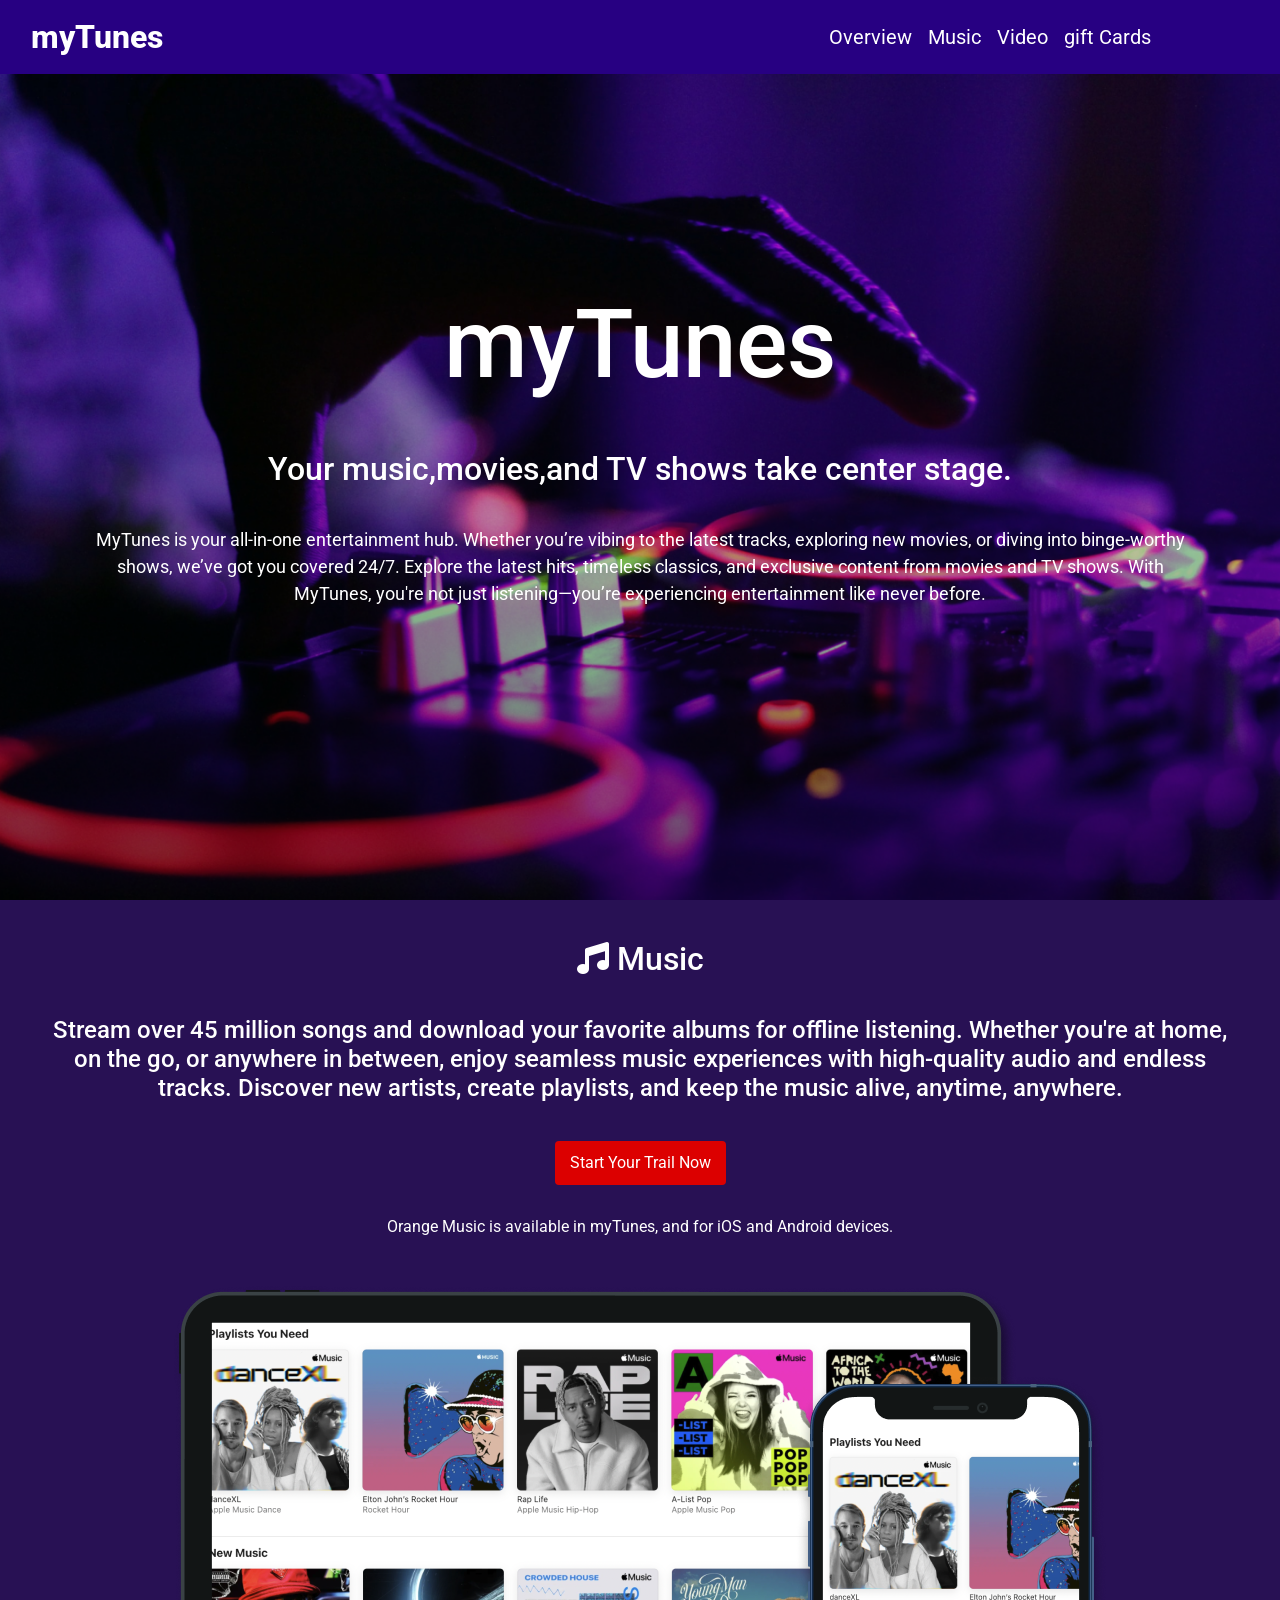
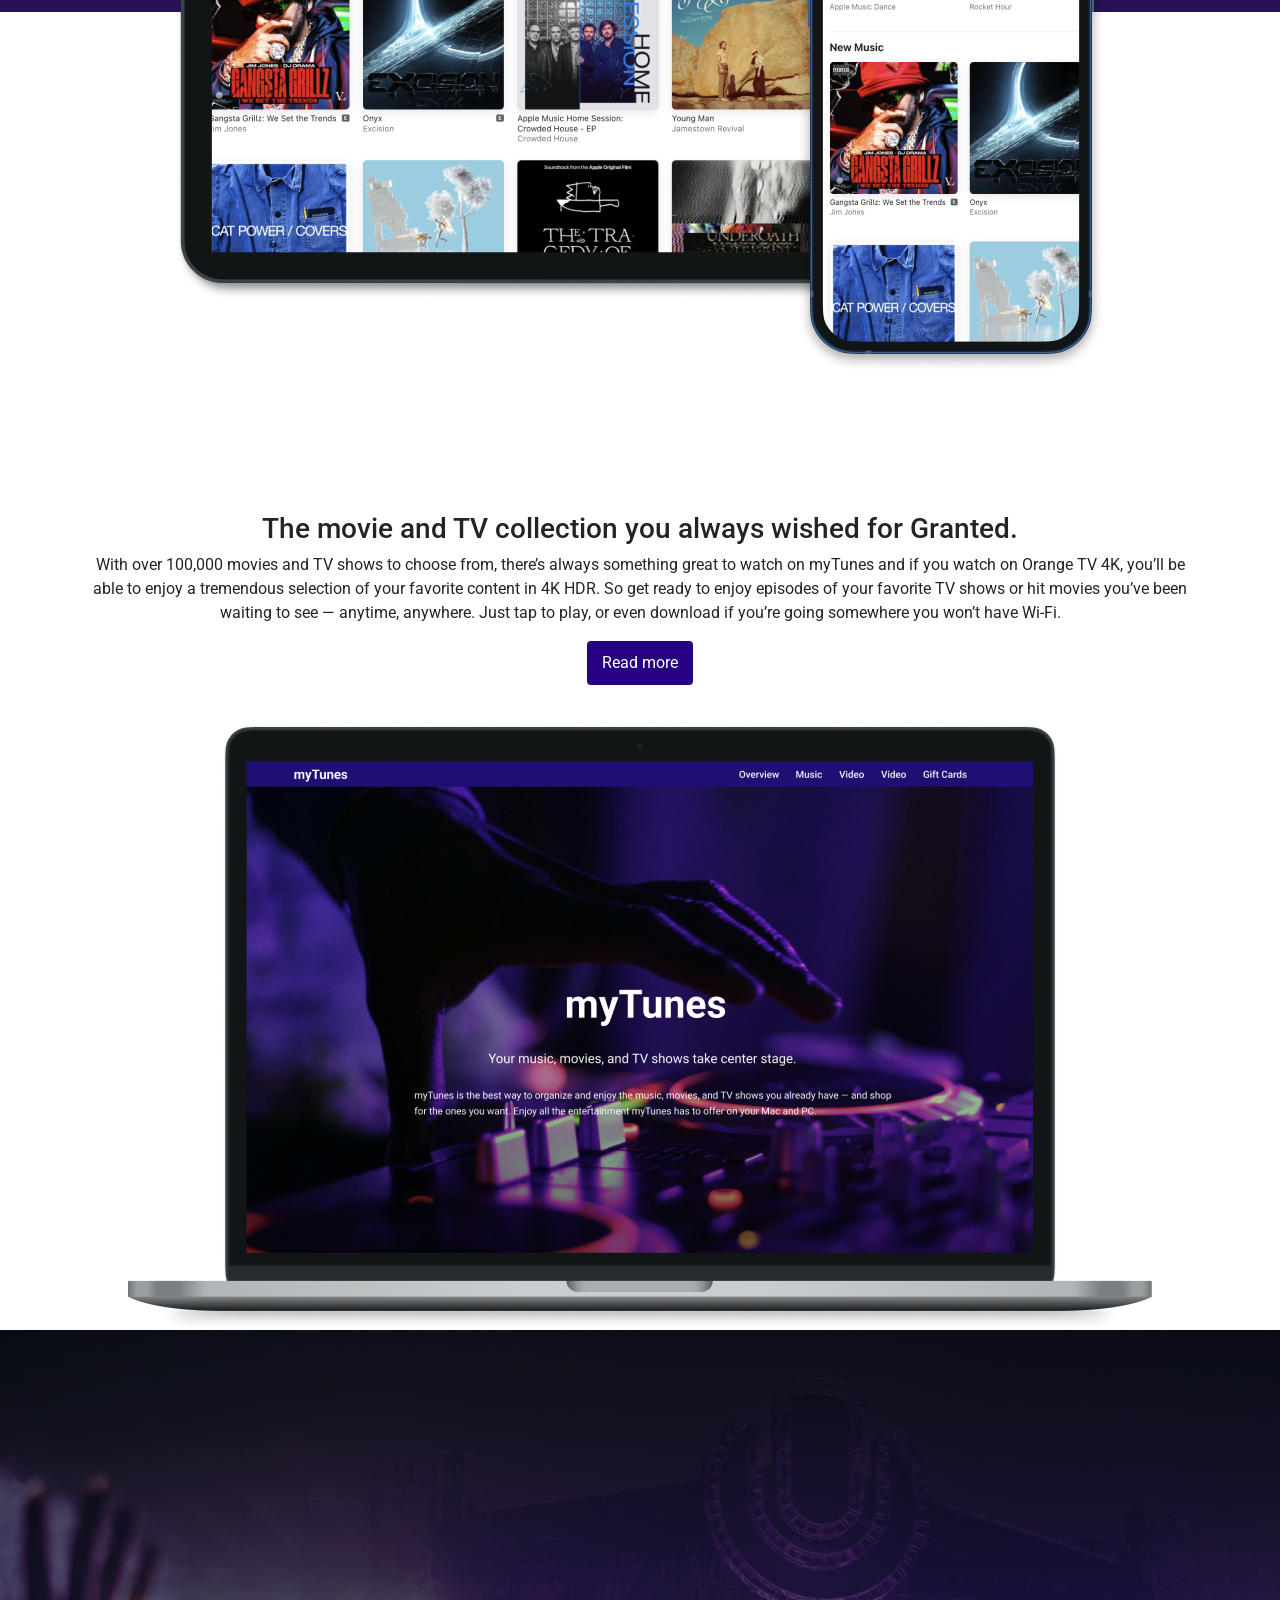
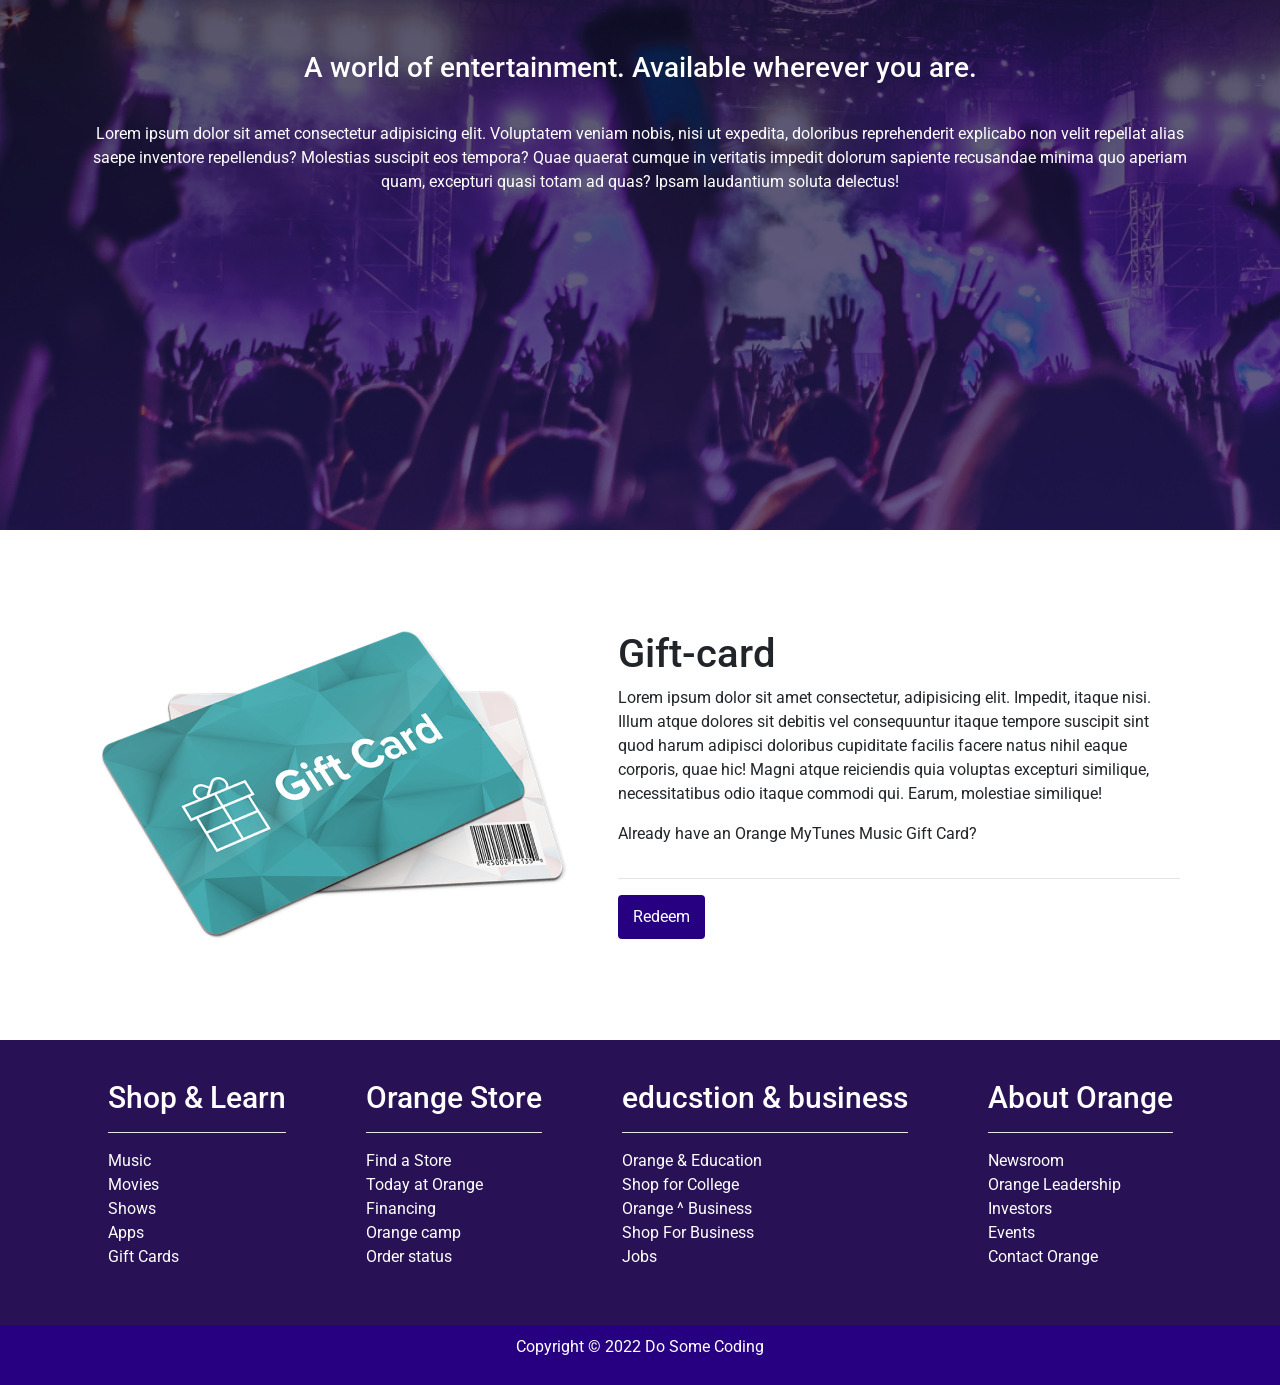
==== index.html @ 9115abb1 "added initial files" ====
<!DOCTYPE html>
<html lang="en">
<head>
    <meta charset="UTF-8">
    <meta name="viewport" content="width=device-width, initial-scale=1.0">
    <title>MYtunes</title>
    <style>
    hr{
        border:none;
        height:2px;
        background-color: #fff;
    }</style>
    <link rel="stylesheet" href="style.css">
    <link href="https://fonts.googleapis.com/css2?family=Roboto:ital,wght@0,100..900;1,100..900&display=swap" rel="stylesheet">
    <link rel="stylesheet" href="https://stackpath.bootstrapcdn.com/bootstrap/4.5.2/css/bootstrap.min.css" integrity="sha384-JcKb8q3iqJ61gNV9KGb8thSsNjpSL0n8PARn9HuZOnIxN0hoP+VmmDGMN5t9UJ0Z" crossorigin="anonymous" />
    <script src="https://code.jquery.com/jquery-3.5.1.slim.min.js" integrity="sha384-DfXdz2htPH0lsSSs5nCTpuj/zy4C+OGpamoFVy38MVBnE+IbbVYUew+OrCXaRkfj" crossorigin="anonymous"></script>
    <script src="https://cdn.jsdelivr.net/npm/popper.js@1.16.1/dist/umd/popper.min.js" integrity="sha384-9/reFTGAW83EW2RDu2S0VKaIzap3H66lZH81PoYlFhbGU+6BZp6G7niu735Sk7lN" crossorigin="anonymous"></script>
    <script src="https://stackpath.bootstrapcdn.com/bootstrap/4.5.2/js/bootstrap.min.js" integrity="sha384-B4gt1jrGC7Jh4AgTPSdUtOBvfO8shuf57BaghqFfPlYxofvL8/KUEfYiJOMMV+rV" crossorigin="anonymous"></script>
    <link rel="stylesheet" href="https://cdnjs.cloudflare.com/ajax/libs/font-awesome/6.7.2/css/all.min.css"/>
</head>
<body>
    <nav class="navbar navbar-expand-lg navbar-light fixed-top" id="nav-color">
        <div class="container-fluid">
            <a class="navbar-brand" id="logo" href="#">myTunes</a>
            <button class="navbar-toggler" type="button" data-toggle="collapse" data-target="#navbarNavAltMarkup" aria-controls="navbarNavAltMarkup" aria-expanded="false" aria-label="Toggle navigation">
            <span class="navbar-toggler-icon"></span>
            </button>
            <div class="collapse navbar-collapse " id="navbarNavAltMarkup">
            <div class="navbar-nav ml-auto items">
                <a class="nav-link active" id="navitem1" href="#">Overview <span class="sr-only">(current)</span></a>
                <a class="nav-link" id="navitem2" href="#music">Music</a>
                <a class="nav-link" id="navitem3" href="#video">Video</a>
                <a class="nav-link" id="navitem4" href="#giftcard">gift Cards</a>
            </div>
            </div>
        </div>
    </nav>

    <div class="banner-section-bg-container d-flex flex-column justify-content-center">
        <div class="bg-container ">
            <h1 class="heading1">myTunes</h1>
            <h3 class="heading2">Your music,movies,and TV shows take center stage.</h3>
            <p class="paragraph">MyTunes is your all-in-one entertainment hub. Whether you’re vibing to the latest tracks, exploring new movies, or diving into binge-worthy shows, we’ve got you covered 24/7.
             Explore the latest hits, timeless classics, and exclusive content from movies and TV shows. With MyTunes, you're not just listening—you’re experiencing entertainment like never before.
            </p>
        </div>
    </div>

    <div class="music-section d-flex flex-column justify-content-center" id="music">
        <div class="music-container">
            <h2 class="music-heading">
                <span><i class="fa fa-music"></i></span>
                Music
            </h2>
            <h4 class="music-heading2">
                Stream over 45 million songs and download your favorite albums for offline listening.
                Whether you're at home, on the go, or anywhere in between, enjoy seamless music experiences
                with high-quality audio and endless tracks. Discover new artists, create playlists, and keep
                the music alive, anytime, anywhere.
                </h4>
            <button class="primary-btn">Start Your Trail Now</button>
            <p class="music-paragraph">
                Orange Music is available in myTunes, and for iOS and Android
                devices.
            </p>
            <div class="ipad-iphone-img">
                <img src="images/ipad-iphone.png" alt="iphone ipad" />
            </div>
        </div>
    </div>

    <div class="about-music d-flex flex-column justify-content-center">
        <div class="container">
        <h3 class="head">The movie and TV collection you always wished for Granted.</h3>
        <p>
            With over 100,000 movies and TV shows to choose from, there’s always
            something great to watch on myTunes and if you watch on Orange TV 4K,
            you’ll be able to enjoy a tremendous selection of your favorite
            content in 4K HDR. So get ready to enjoy episodes of your favorite TV
            shows or hit movies you’ve been waiting to see — anytime, anywhere.
            Just tap to play, or even download if you’re going somewhere you won’t
            have Wi-Fi.
        </p>
        <button class="secondary-btn">Read more</button>
        <div class="mac-img">
            <img src="images/mac.png" alt="macbook" />
        </div>
        </div>
    </div>

    <section class="video-section d-flex flex-column justify-content-center" id="video">
        <div class="container">
          <h3 class="video-heading">A world of entertainment. Available wherever you are.</h3>
          <p>
            Lorem ipsum dolor sit amet consectetur adipisicing elit. Voluptatem
            veniam nobis, nisi ut expedita, doloribus reprehenderit explicabo
            non velit repellat alias saepe inventore repellendus? Molestias
            suscipit eos tempora? Quae quaerat cumque in veritatis impedit
            dolorum sapiente recusandae minima quo aperiam quam, excepturi quasi
            totam ad quas? Ipsam laudantium soluta delectus!
          </p>
        </div>
      </section>

    <div class="gift-section d-flex flex-row justify-content-center" id="giftcard">
        <div class="gift-card">
            <img src="images/gift_card.png" alt="gift-card">
        </div>
        <div class="gift-content d-flex flex-column ">
            <h1 class="gift-heading">
                Gift-card
            </h1>
            <p class="gift-paragraph">Lorem ipsum dolor sit amet consectetur, adipisicing elit. Impedit, itaque nisi.
                Illum atque dolores sit debitis vel consequuntur itaque tempore suscipit sint 
                quod harum adipisci doloribus cupiditate facilis facere natus nihil eaque corporis,
                quae hic! Magni atque reiciendis quia voluptas excepturi similique, necessitatibus
                odio itaque commodi qui. Earum, molestiae similique!
            </p>
            <p class="gift-paragraph">Already have an Orange MyTunes Music Gift Card?</p>
        <hr/>
        <div>
            <button class="secondary-btn">Redeem</button>
        </div>
        </div>
    </div>
    
    <div class="footer-section">
        <div class="footer-top d-flex flex-row justify-content-center">
            <div class="footer-links-1 ">
                <h1 class="footer-heading">Shop & Learn</h1>
                <hr/>
                <ul class="list">
                    <li>Music</li>
                    <li>Movies</li>
                    <li>Shows</li>
                    <li>Apps</li>
                    <li>Gift Cards</li>
                  </ul>
            </div>
            <div class="footer-links-1">
                <h1 class="footer-heading">Orange Store</h1>
                <hr/>
                <ul class="list">
                    <li>Find a Store</li>
                    <li>Today at Orange</li>
                    <li>Financing</li>
                    <li>Orange camp</li>
                    <li>Order status</li>
                  </ul>
            </div>
            <div class="footer-links-1">
                <h1 class="footer-heading">educstion & business</h1>
                <hr/>
                <ul class="list">
                    <li>Orange & Education</li>
                    <li>Shop for College</li>
                    <li>Orange ^ Business</li>
                    <li>Shop For Business </li>
                    <li>Jobs</li>
                  </ul>
            </div>
            <div class="footer-links-1">
                <h1 class="footer-heading">About Orange</h1>
                <hr/>
                <ul class="list">
                    <li>Newsroom</li>
                    <li>Orange Leadership</li>
                    <li>Investors</li>
                    <li>Events</li>
                    <li>Contact Orange</li>
                  </ul>
            </div>
        </div>
    </div>

    <div class="footer-lower text-center">
        <p>Copyright © 2022 Do Some Coding</p>
    </div>
</body>
</html>
---- style.css ----
*{
    padding:0%;
    margin: 0%;
    box-sizing: border-box;
}

html,body{
    height: 100%;
    width: 100%;
    scroll-behavior: smooth;
}

#logo{
    font-size: 32px;
    font-weight: 800;
    color: #fff;
    font-family: "Roboto", sans-serif;
}

.items{
    padding-right: 90px;
    font-size:20px;
}

#navitem1{
    color:#fff;
   font-family: "Roboto", sans-serif;
}

#navitem2{
    color:#fff;
    font-family: "Roboto", sans-serif;
}

#navitem3{
    color:#fff;
    font-family: "Roboto", sans-serif;
}

#navitem4{
    color:#fff;
    font-family:"Roboto", sans-serif;
}

#nav-color{
    background-color: #270082;
}

.banner-section-bg-container{
    background-image: url(images/hero_image.png);
    height:100vh;
    background-size: cover;
    color: #fff;
    font-family:"Roboto", sans-serif;
    text-align: center;
    padding: 90px;
}

.heading1{
    padding: 10px;
    font-size: 96px;
    font-family:"Roboto", sans-serif;
} 
 
.heading2{
    padding: 30px;
    font-size: 32px;
    font-family:"Roboto", sans-serif;
}

.paragraph{
    font-size: 18px;
    font-family:"Roboto", sans-serif;
}

.music-section{
    text-align: center;
    padding-top: 50px;
    background-color:#281154;
    color:#fff;
    padding: 40px;
    scroll-margin: 50px;
}

.music-heading{
    padding-bottom: 30px;
    font-family:"Roboto", sans-serif;
}


.music-heading2{
    padding-bottom: 30px;
    font-family:"Roboto", sans-serif;
}


.music-paragraph{
    padding: 30px;
    font-family:"Roboto", sans-serif;
}

.ipad-iphone-img {
    margin-top: -400px;
    position: relative;
    top: 400px;
  }

  /* button {
    padding: 10px 15px;
    border: none;
    transition: 0.2s ease-in-out;
    background-color: #dc0000 ;
    color: white;
    opacity: 0.8;
  } */

  .primary-btn{
    padding: 10px 15px;
    border: none;
    background-color: #dc0000 ;
    color: white;
    border-width: 0;
    transition: 0.2sec ease-in-out;
    padding: 10px 15px;
    border-radius: 4px;
    cursor: pointer;
  }

  .primary-btn:hover{
    transition: 0.2sec ease-in-out;
    transform: scale(1.04);
    opacity: 0.8;
  }
  .secondary-btn:hover{
    transition: 0.2sec ease-in-out;
    transform: scale(1.04);
    opacity: 0.8;
  }

  .secondary-btn{
    padding: 10px 15px;
    border: none;
    background-color: #270082;
    color: white;
    border-width: 0;
    transition: 0.2sec ease-in-out;
    padding: 10px 15px;
    border-radius: 4px;
    cursor: pointer;
  }


.about-music{
    padding-top: 500px;
    text-align: center;
}

.mac-img{
    margin-top: 40px;
}

.video-section {
    background-image: url(images/video.png);
    min-height:800px;
    color: white;
    text-align: center; 
    background-size: cover;
    scroll-margin:50px;
}

.video-heading{
    padding-bottom: 30px;
}

.gift-section{
  margin:100px;
  scroll-margin: 120px;
}

.gift-heading{
    font-family:"Roboto", sans-serif;
}

.gift-paragraph{
    font-family:"Roboto", sans-serif;
}
.gift-content{
   padding-left:50px; 
   font-family:"Roboto", sans-serif;
}

.footer-links-1{
   margin:40px;
}

.footer-section{
    background-color: #281154;
    color:#fff;
}

.footer-heading{
    font-family:"Roboto", sans-serif;
    font-size: 30px;
}

.footer-lower{
    background-color:#270082 ;
    padding: 10px;
    color: white;
}

.list{
    list-style-type: none;
    font-family:"Roboto", sans-serif;
}

.footer-heading{
    font-family:"Roboto", sans-serif;
}
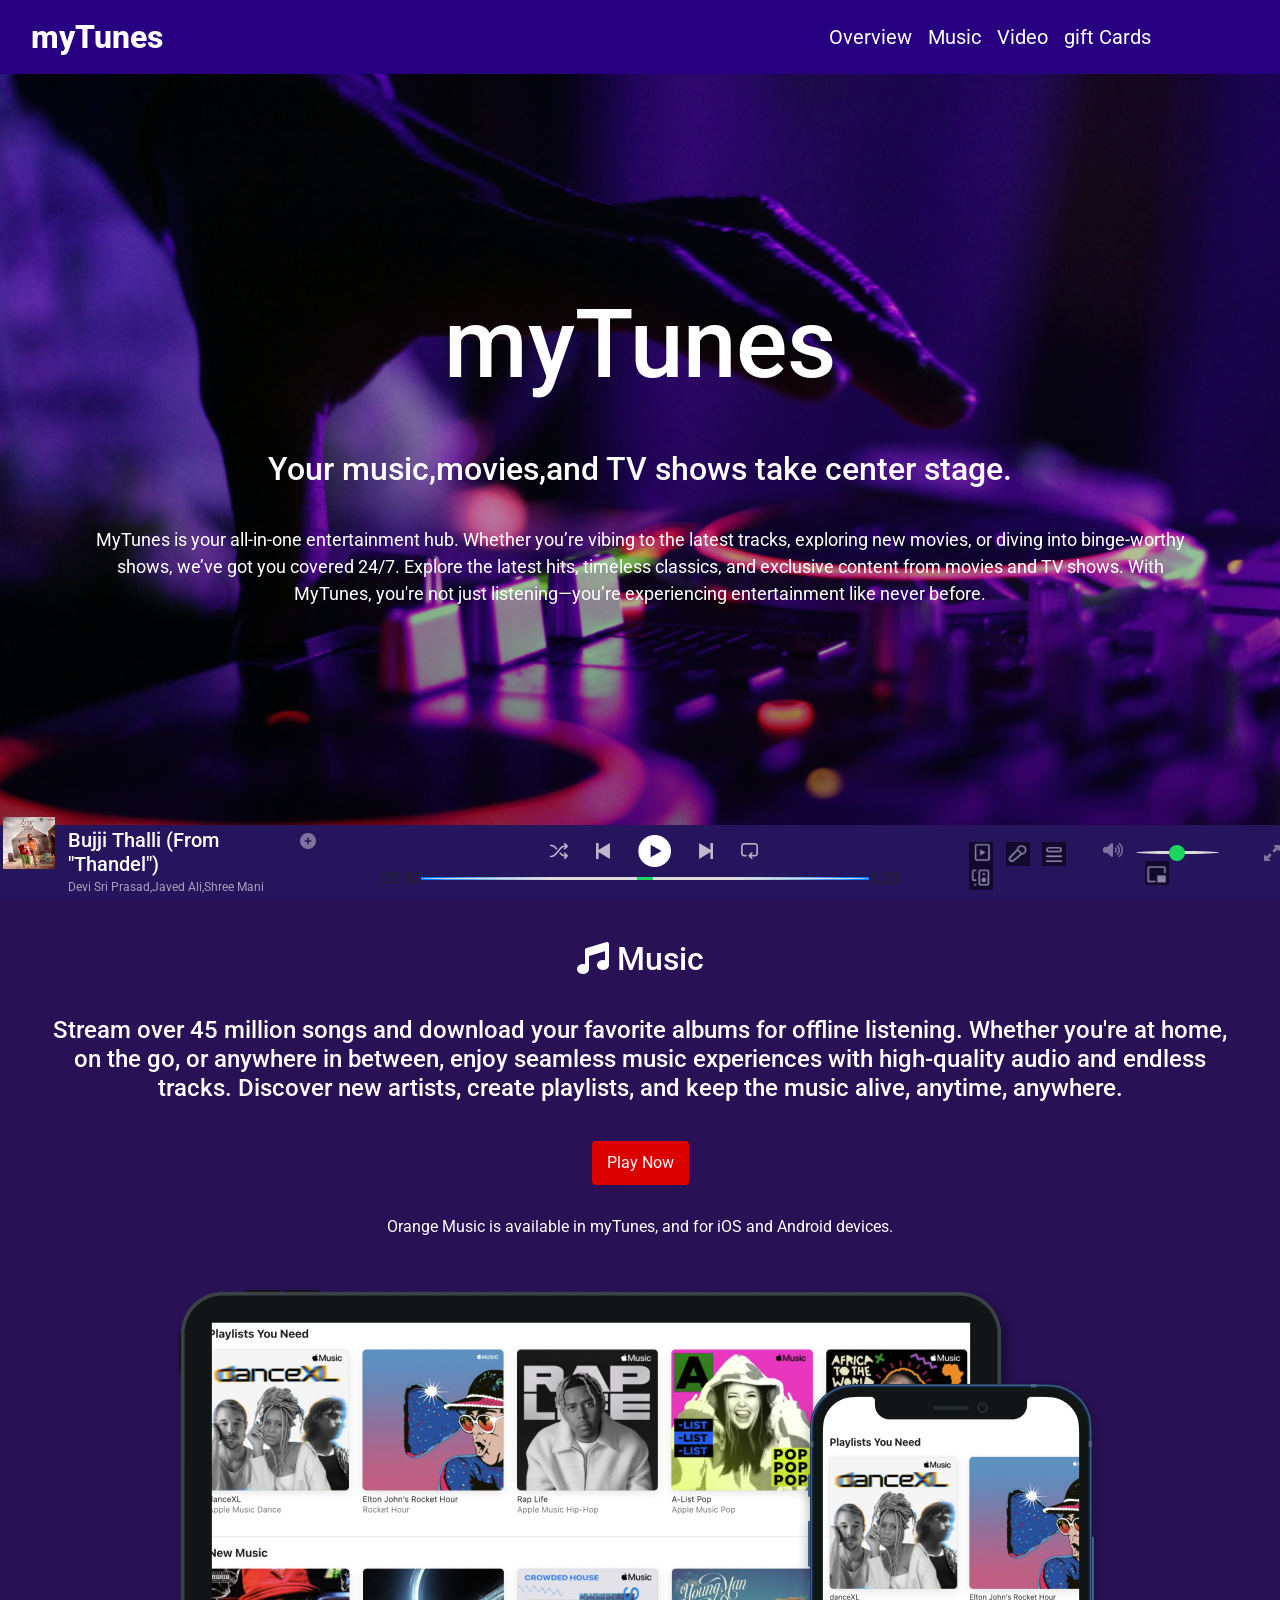
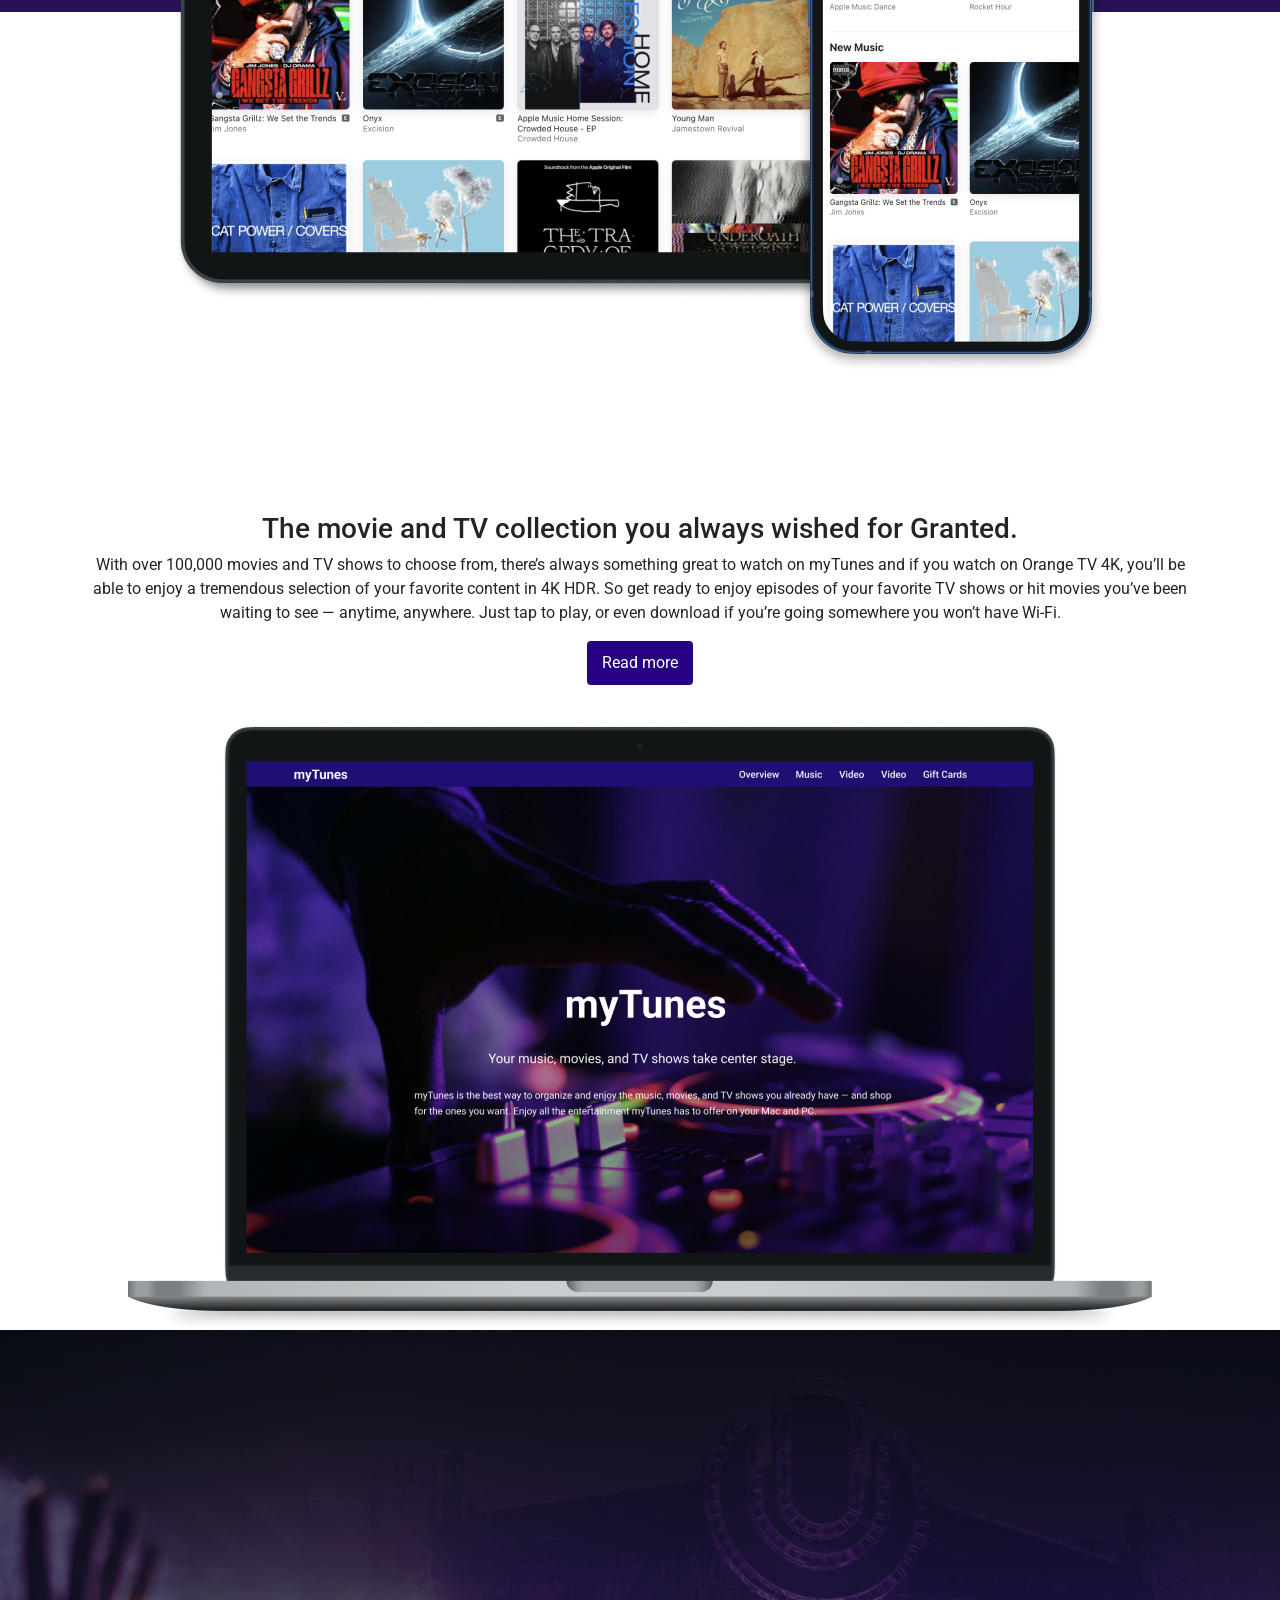
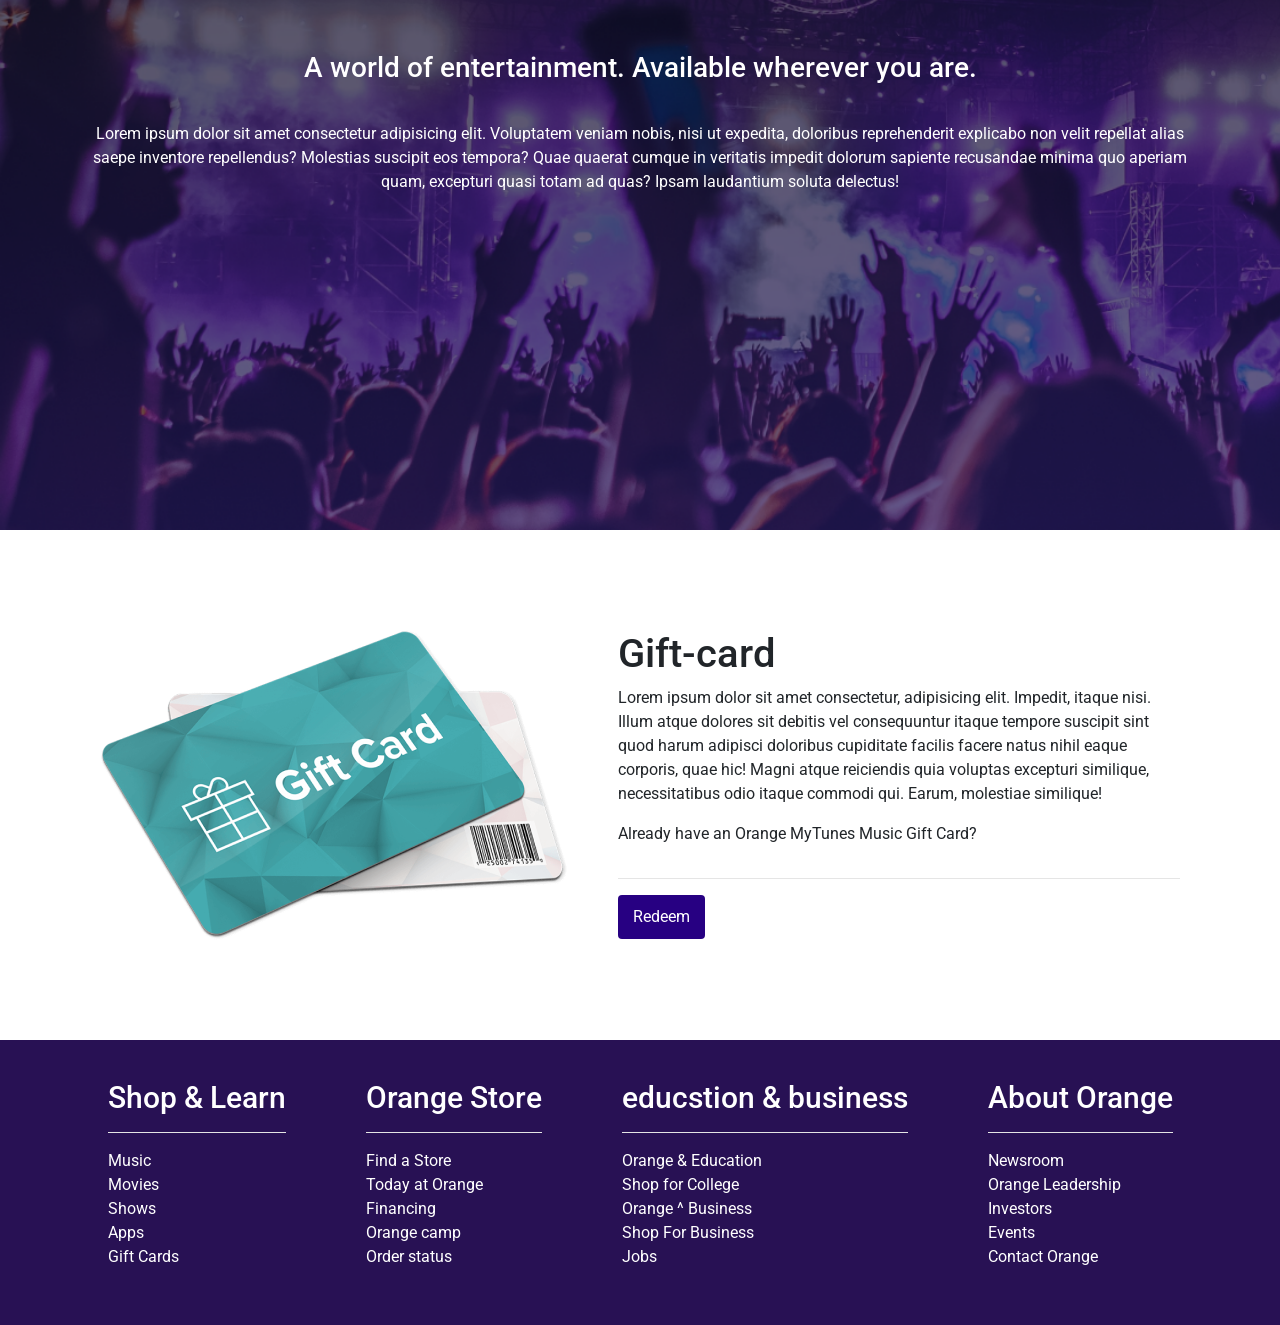
==== commit 786a481f: "round2" ====
--- a/index.html
+++ b/index.html
@@ -58,7 +58,7 @@
                 with high-quality audio and endless tracks. Discover new artists, create playlists, and keep
                 the music alive, anytime, anywhere.
                 </h4>
-            <button class="primary-btn">Start Your Trail Now</button>
+            <button class="primary-btn">Play Now</button>
             <p class="music-paragraph">
                 Orange Music is available in myTunes, and for iOS and Android
                 devices.
@@ -173,8 +173,57 @@
         </div>
     </div>
 
-    <div class="footer-lower text-center">
+    <!-- <div class="footer-lower text-center">
         <p>Copyright © 2022 Do Some Coding</p>
-    </div>
+    </div> -->
+    <div class="music-player">
+        <div class="album">
+            <div class="album-control">
+                <div class="album-control-ic">
+                    <img src="./images2/bujji.jpg" class="album-control-icon" >
+                </div>
+                <div class="album-control-para">
+                    <h5 class="album-control-para1">Bujji Thalli (From "Thandel")</h5>
+                    <p class="album-control-para2">Devi Sri Prasad,Javed Ali,Shree Mani</p>
+                </div>
+                <div class="plus">
+                    <i class="fa-solid fa-circle-plus"></i>
+                </div>
+            </div>
+        </div>
+        <div class="player">
+            <div class="player-controls">
+                <img src="./images2/player_icon1.png" class="player-control-icon">
+                <img src="./images2/player_icon2.png" class="player-control-icon">
+                <img src="./images2/player_icon3.png" class="player-control-icon" style="opacity: 1; height: 2rem;">
+                <img src="./images2/player_icon4.png" class="player-control-icon">
+                <img src="./images2/player_icon5.png" class="player-control-icon">
+            </div>
+            <div class="playback-bar">
+                <span class="curr-time">00:00</span>
+                <input class="progress-bar" type="range" min="0" max="100" step="1">
+                <span class="tot-time">3:33</span>
+            </div>
+        </div>
+        <div class="control">
+            <div class="control-part">
+                <div class="control-icon">
+                    <img src="./images2/control1.png" class="con">
+                    <img src="./images2/control2.png" class="con">
+                    <img src="./images2/control3.png" class="con">
+                    <img src="./images2/control4.png"class="con">
+                </div>
+              
+                <i class="fa-solid fa-volume-high"></i>
+                <div class="vol-bar">
+                    <input class="volume-bar" type="range" min="0" max="100">
+                    <img src="./images2/control5.png" class="con" id="screen">
+                </div>
+                
+                <i class="fa-solid fa-up-right-and-down-left-from-center" id="expand"></i>
+            </div>
+        </div>
+    </div>
+</div>
 </body>
 </html>
--- a/style.css
+++ b/style.css
@@ -217,3 +217,369 @@
 .footer-heading{
     font-family:"Roboto", sans-serif;
 }
+
+
+.music-player{
+    background-color: rgb(37, 21, 93);
+    position: fixed;
+    bottom: 0;
+    width: 100%;
+    height: 75px;
+}
+
+a{
+    text-decoration: none;
+    color: #fff;
+}
+
+.nav{
+    background-color: #121212;
+    border-radius: 1rem;
+    display: flex;
+    flex-direction: column;
+    justify-content: center;
+    height: 100px;
+    padding: 0.5rem 0.75rem;
+}
+
+.nav-option{
+    line-height: 2.5rem;
+    opacity: 0.7;
+    padding: 0.5rem 0.75rem;
+}
+
+.nav-option:hover{
+    opacity: 1;
+}
+
+.nav-option i{
+    font-size: 1.25rem;
+}
+
+.nav-option a{
+    font-size: 1 rem;
+    margin-left: 1rem;
+}
+
+.library{
+    background-color: #121212;
+    border-radius: 1rem;
+    height: 100%;
+    margin-top: 0.5 rem;
+    padding: 0.5rem 0.75rem;
+}
+
+.options{
+    display: flex;
+    justify-content: space-between;
+    align-items: center;
+}
+
+.lib-option img{
+    height: 1.25rem;
+    width: 1.25rem;
+}
+
+.icons{
+    font-size: 1.25rem;
+    display: flex;
+}
+
+.icons i{
+    opacity: 0.7;
+    margin-right: 1rem;
+}
+
+.icons i:hover{
+    opacity: 1;
+}
+
+.box{
+    background-color: #232323;
+    height: 8rem;
+    border-radius: 0.75rem;
+    margin: 0.75rem 0 1.75rem 0;
+    padding: 0.75rem 1rem;
+}
+
+.box-p1{
+    font-size: 1rem;
+    font-weight: 500;
+}
+
+.box-p2{
+    font-size: 0.85rem;
+    opacity: 0.9;
+}
+
+.badge{
+    background-color: #fff;
+    border: none;
+    border-radius: 100px;
+    padding: 0.25rem 1rem;
+    font-weight: 700;
+    height: 2rem;
+    margin-top: 0.5rem;
+    width: fit-content;
+}
+
+.dark-badge{
+    background-color: #000;
+    color: white;
+}
+
+.sticky-nav{
+    position: sticky;
+    top: 0;
+    background-color: #121212;
+    display: flex;
+    justify-content: space-between;
+    align-items: center;
+    padding: 1rem 0 1rem 0;
+    z-index: 10;
+}
+
+.sticky-nav-icons {
+    margin-left: 0.75rem;
+}
+
+.sticky-nav-options{
+    display: flex;
+    justify-content: center;
+    align-items: center;
+}
+
+.nav-item{
+    margin-right: 1rem;
+}
+
+@media (max-width: 1000px){
+    .hide{
+        display: none;
+    }
+}
+
+.card{
+    background-color: #232323;
+    border-radius: 0.5rem;
+    padding: 1rem;
+    width: 150px;
+    margin-left: 1.5rem;
+    margin-top: 1rem;
+}
+
+.card-container{
+display: flex;
+flex-wrap: wrap;
+}
+
+.card-img{
+    width: 100%;
+    border-radius: 0.5rem;
+}
+
+.card-title{
+    font-weight: 800;
+}
+
+.card-info{
+    font-size: 0.86rem;
+    opacity: 0.8;
+}
+
+.footer{
+    height: 300px;
+    justify-content: center;
+    display: flex;
+    align-items: center;
+}
+
+.line{
+    width: 90%;
+    height: 50%;
+    border-top: 1px solid white;
+    opacity: 0.4;
+}
+
+.music-player{
+    display: flex;
+    justify-content: space-between;
+    align-items: center;
+}
+
+.album{
+    width: 25%;
+    /* background-color: pink; */
+}
+
+.player{
+    width: 50%;
+    /* background-color: orange; */
+}
+
+.control{
+    width: 25%;
+    /* background-color: green; */
+}
+
+.player-controls{
+    display: flex;
+    justify-content: center;
+    align-items: center;
+}
+
+.player-control-icon{
+    height: 1rem;
+    margin-left: 1.75rem;
+    opacity: 0.7;
+}
+
+.player-control-icon:hover{
+    opacity: 1;
+}
+
+.playback-bar{
+    justify-content: center;
+    display: flex;
+    align-items: center;
+}
+
+.progress-bar{
+    width: 70%;
+    appearance: none;
+    background-color: transparent;
+    cursor: pointer;
+}
+
+.progress-bar::-webkit-slider-runnable-track{
+    background-color: #ddd;
+    border-radius: 100%;
+    height: 0.2rem;
+}
+
+.progress-bar::-webkit-slider-thumb{
+    appearance: none;
+    width: 1rem;
+    height: 1rem;
+    background-color: #1bd760;
+    border-radius: 50%;
+    margin-top: -6px;
+}
+
+.album-control{
+    display: flex;
+}
+
+.album-control-icon{
+    height: 3.25rem;
+    margin-left: 0.2rem;
+    margin-top: 0.3rem;
+}
+
+.album-control-para2{
+    opacity: 0.6;
+    margin-top: 0.2rem;
+    font-size: 0.73rem;
+    color: white;
+}
+
+.album-control-para1{
+    margin-bottom: 0;
+    margin-top: 1rem;
+    color: white;
+}
+.album-control-para{
+    margin-left: 0.8rem;
+}
+
+.plus{
+    height: 3rem;
+    width: 3rem;
+    /* font-size: 2rem; */
+    color: white;
+}
+
+.plus i{
+    align-content: center;
+    justify-content: center;
+    margin-left: 1.3rem;
+    margin-top: 1.3rem;
+    color: white;
+    opacity: 0.4;
+}
+
+.plus i:hover{
+    opacity: 1;
+}
+
+.control-part{
+    display: flex;
+}
+.con{
+    margin-top: -11px;
+    margin-bottom: 0;
+    margin-left: 0.55rem;
+    height: 1.5rem;
+    width: 1.5rem;
+    color: white;
+    opacity: 0.5;
+}
+
+.vol-bar{
+    width: 7.9rem;
+    margin-left: 0.8rem;
+    margin-top: 0.4rem;
+}
+
+.volume-bar{
+    width: 5.2rem;
+    margin-right: 0;
+    height: 0.2rem;
+    appearance: none;
+    background-color: transparent;
+    cursor: pointer;
+    
+}
+
+.volume-bar::-webkit-slider-runnable-track{
+    background-color: #ddd;
+    border-radius: 100%;
+    height: 0.2rem;
+}
+
+.volume-bar::-webkit-slider-thumb{
+    appearance: none;
+    width: 1rem;
+    height: 1rem;
+    background-color: #1bd760;
+    border-radius: 50%;
+    margin-top: -6px;
+}
+
+.control-icon{
+    margin-top: 1rem;
+}
+
+.control-part i{
+    margin-left: 1rem;
+    margin-top: 0.7rem;
+    opacity: 0.4;
+    color:white;
+}
+
+#screen{
+   margin-bottom: -0.65rem;
+}
+
+#expand{
+    margin-top: 0.9rem;
+    color: white;
+}
+
+.control-part i:hover{
+    opacity: 1;
+}
+
+.con:hover{
+    opacity: 1;
+}
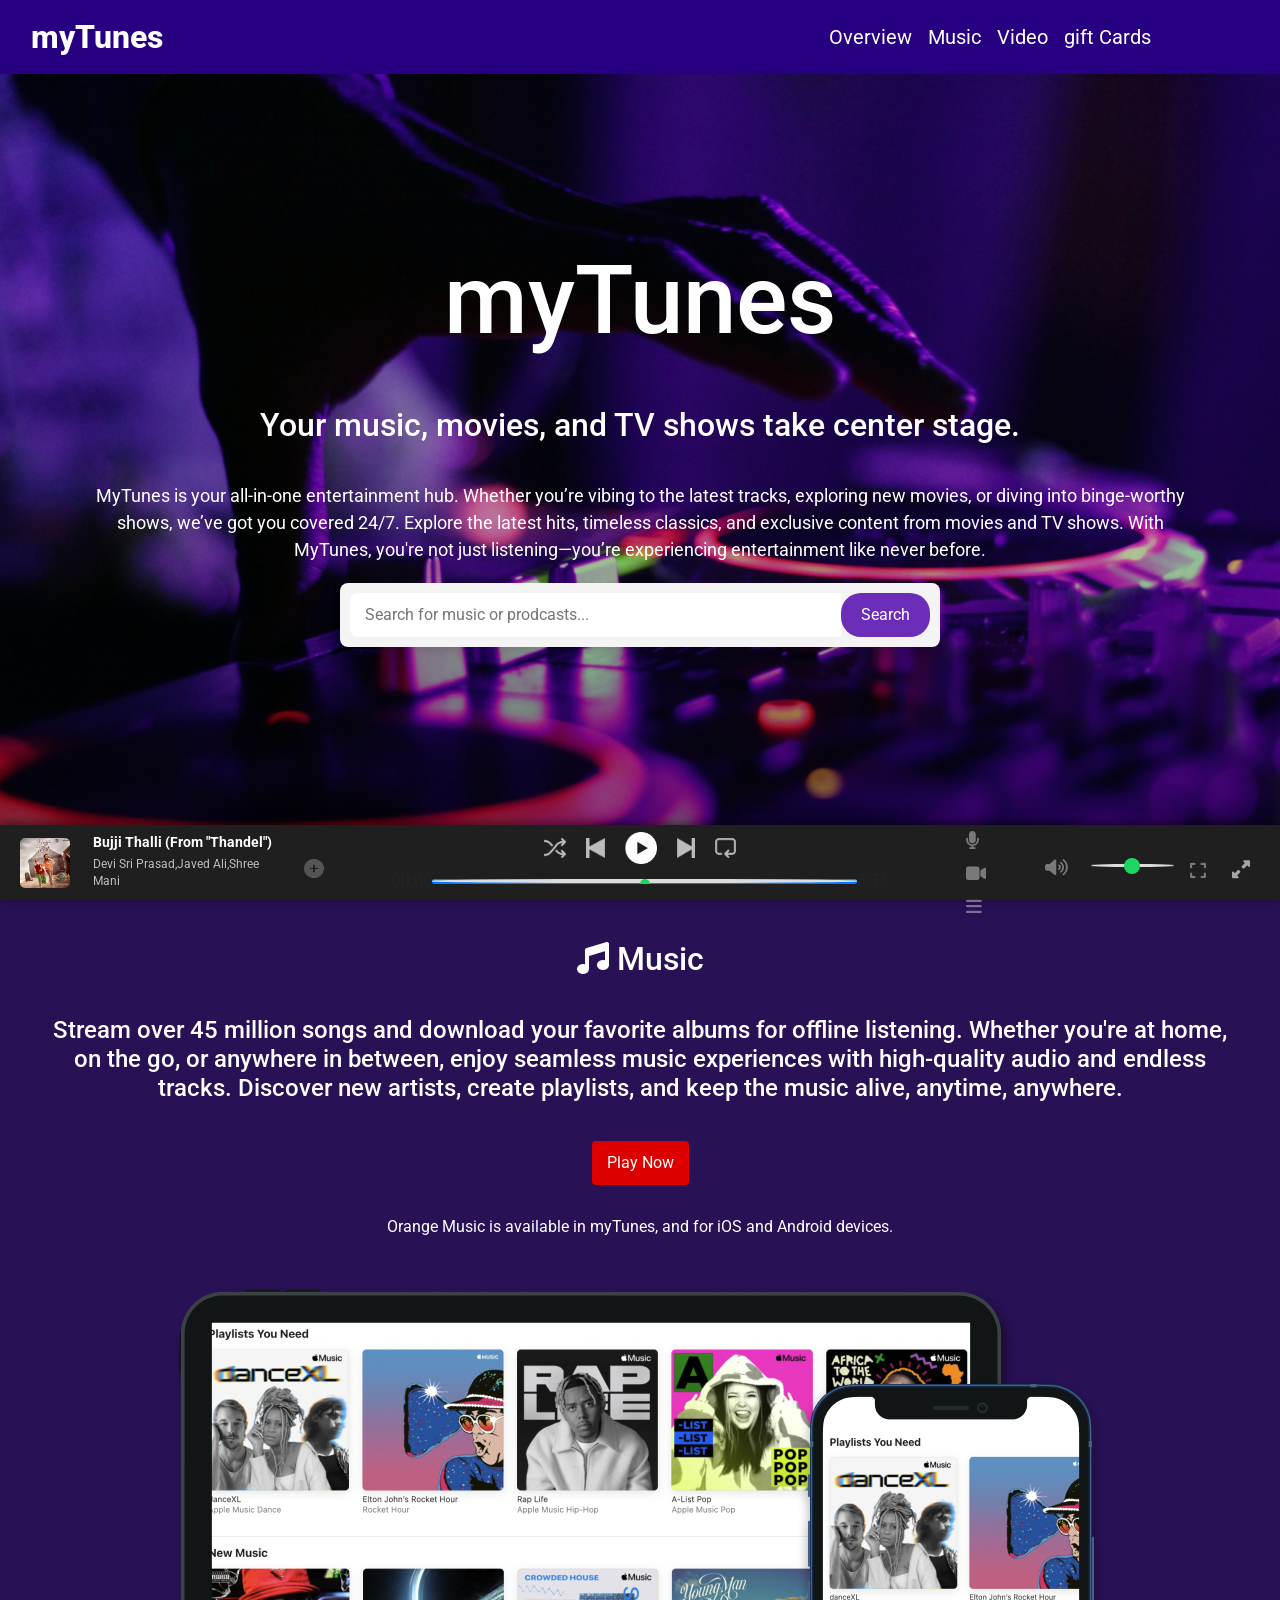
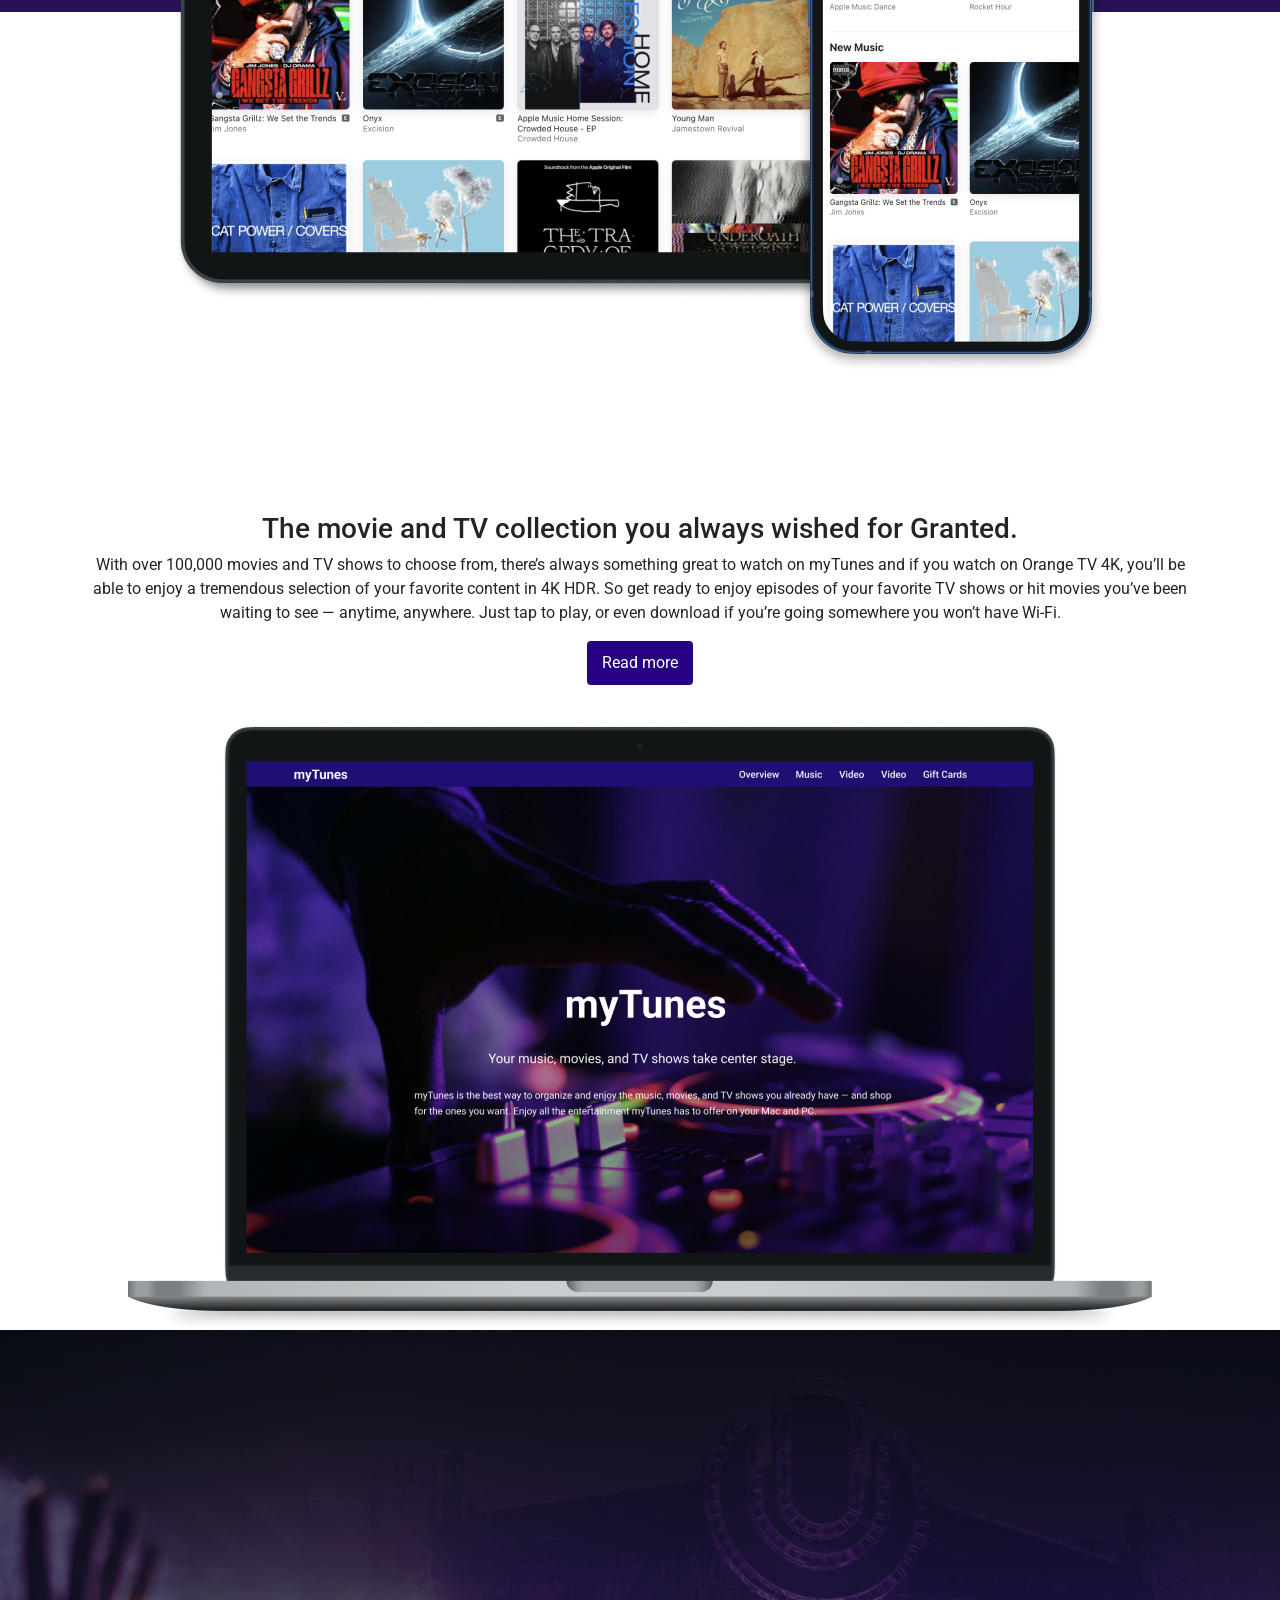
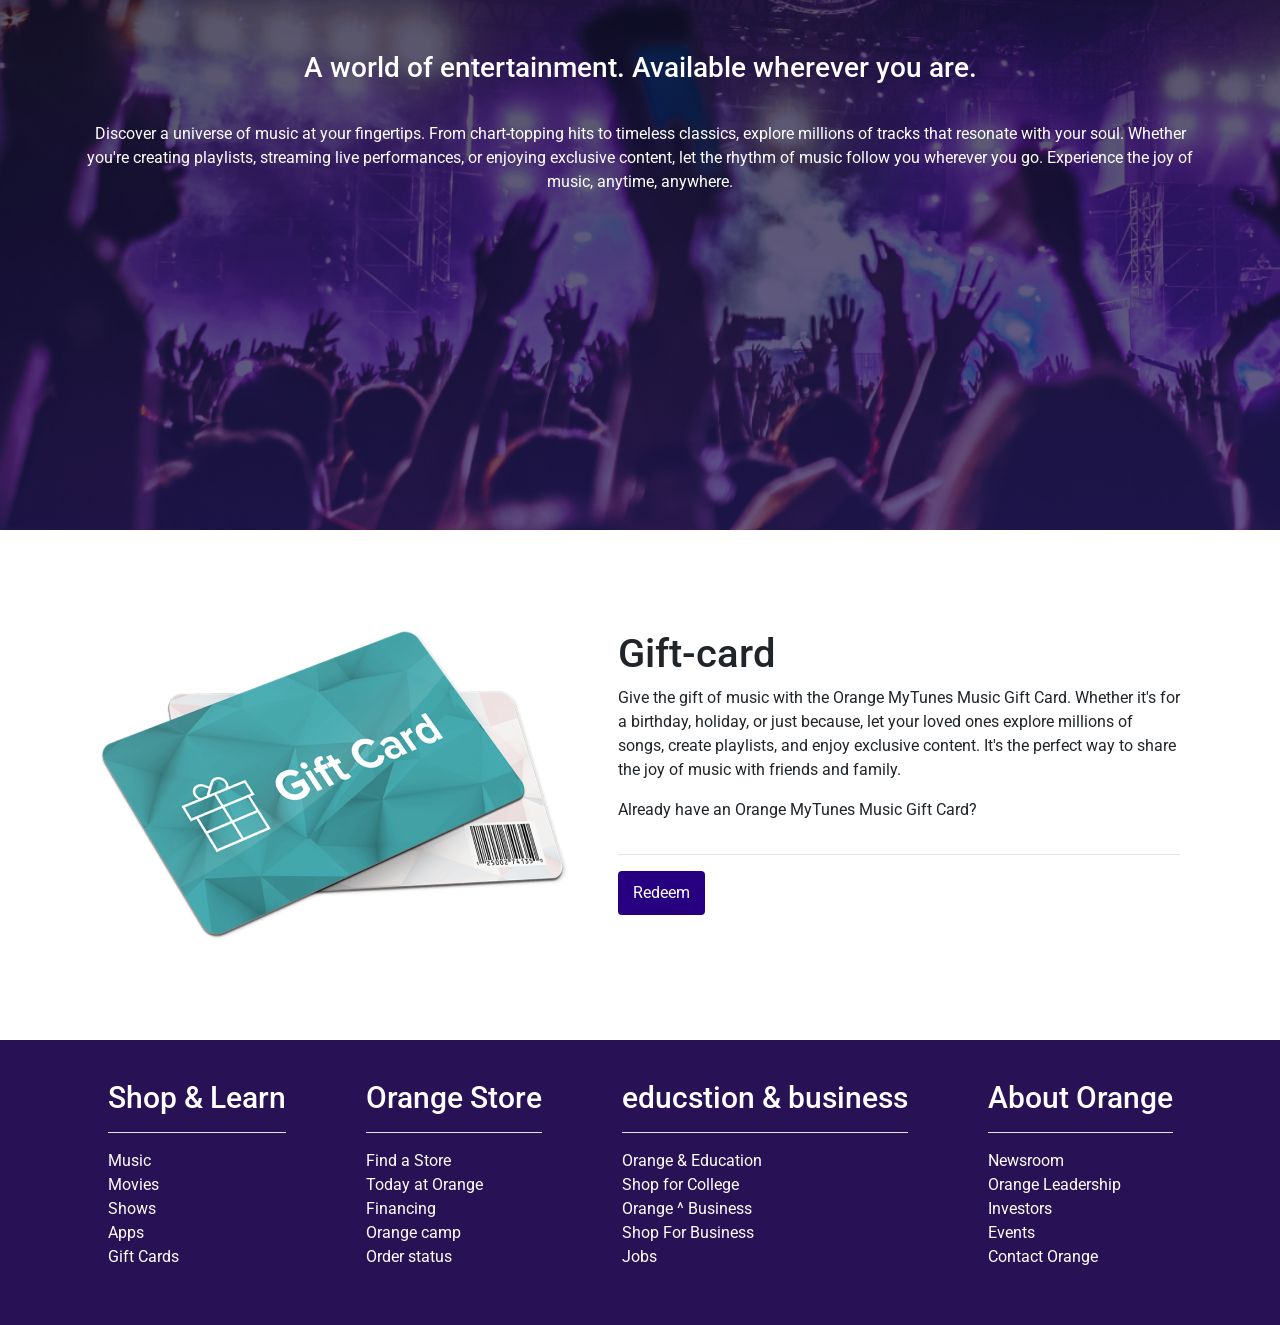
==== commit f3ceba7b: "added initail files" ====
--- a/index.html
+++ b/index.html
@@ -14,7 +14,7 @@
     <link href="https://fonts.googleapis.com/css2?family=Roboto:ital,wght@0,100..900;1,100..900&display=swap" rel="stylesheet">
     <link rel="stylesheet" href="https://stackpath.bootstrapcdn.com/bootstrap/4.5.2/css/bootstrap.min.css" integrity="sha384-JcKb8q3iqJ61gNV9KGb8thSsNjpSL0n8PARn9HuZOnIxN0hoP+VmmDGMN5t9UJ0Z" crossorigin="anonymous" />
     <script src="https://code.jquery.com/jquery-3.5.1.slim.min.js" integrity="sha384-DfXdz2htPH0lsSSs5nCTpuj/zy4C+OGpamoFVy38MVBnE+IbbVYUew+OrCXaRkfj" crossorigin="anonymous"></script>
-    <script src="https://cdn.jsdelivr.net/npm/popper.js@1.16.1/dist/umd/popper.min.js" integrity="sha384-9/reFTGAW83EW2RDu2S0VKaIzap3H66lZH81PoYlFhbGU+6BZp6G7niu735Sk7lN" crossorigin="anonymous"></script>
+    <script src="https://cdn.jsdelivr.net/npm/popper.js@1.16.1/dist/umd/popper.min.js" integrity="sha384-9/reFTGAW83EW2RDu2S0VKaIzap3H66lZH81PoYlFhbGU+6BZp6G7niu735Sk7n" crossorigin="anonymous"></script>
     <script src="https://stackpath.bootstrapcdn.com/bootstrap/4.5.2/js/bootstrap.min.js" integrity="sha384-B4gt1jrGC7Jh4AgTPSdUtOBvfO8shuf57BaghqFfPlYxofvL8/KUEfYiJOMMV+rV" crossorigin="anonymous"></script>
     <link rel="stylesheet" href="https://cdnjs.cloudflare.com/ajax/libs/font-awesome/6.7.2/css/all.min.css"/>
 </head>
@@ -39,12 +39,18 @@
     <div class="banner-section-bg-container d-flex flex-column justify-content-center">
         <div class="bg-container ">
             <h1 class="heading1">myTunes</h1>
-            <h3 class="heading2">Your music,movies,and TV shows take center stage.</h3>
+            <h3 class="heading2">Your music, movies, and TV shows take center stage.</h3>
             <p class="paragraph">MyTunes is your all-in-one entertainment hub. Whether you’re vibing to the latest tracks, exploring new movies, or diving into binge-worthy shows, we’ve got you covered 24/7.
              Explore the latest hits, timeless classics, and exclusive content from movies and TV shows. With MyTunes, you're not just listening—you’re experiencing entertainment like never before.
             </p>
-        </div>
-    </div>
+            <!-- Search Bar Section -->
+    <div class="search-bar-container">
+        <input type="text" class="search-input" placeholder="Search for music or prodcasts...">
+        <button class="search-btn">Search</button>
+    </div>
+        </div>
+    </div>
+
 
     <div class="music-section d-flex flex-column justify-content-center" id="music">
         <div class="music-container">
@@ -92,12 +98,10 @@
         <div class="container">
           <h3 class="video-heading">A world of entertainment. Available wherever you are.</h3>
           <p>
-            Lorem ipsum dolor sit amet consectetur adipisicing elit. Voluptatem
-            veniam nobis, nisi ut expedita, doloribus reprehenderit explicabo
-            non velit repellat alias saepe inventore repellendus? Molestias
-            suscipit eos tempora? Quae quaerat cumque in veritatis impedit
-            dolorum sapiente recusandae minima quo aperiam quam, excepturi quasi
-            totam ad quas? Ipsam laudantium soluta delectus!
+            Discover a universe of music at your fingertips. From chart-topping hits to timeless classics, 
+                    explore millions of tracks that resonate with your soul. Whether you're creating playlists, 
+                    streaming live performances, or enjoying exclusive content, let the rhythm of music follow you 
+                    wherever you go. Experience the joy of music, anytime, anywhere.
           </p>
         </div>
       </section>
@@ -110,11 +114,9 @@
             <h1 class="gift-heading">
                 Gift-card
             </h1>
-            <p class="gift-paragraph">Lorem ipsum dolor sit amet consectetur, adipisicing elit. Impedit, itaque nisi.
-                Illum atque dolores sit debitis vel consequuntur itaque tempore suscipit sint 
-                quod harum adipisci doloribus cupiditate facilis facere natus nihil eaque corporis,
-                quae hic! Magni atque reiciendis quia voluptas excepturi similique, necessitatibus
-                odio itaque commodi qui. Earum, molestiae similique!
+            <p class="gift-paragraph"> Give the gift of music with the Orange MyTunes Music Gift Card. Whether it's for a birthday, holiday, or just because, 
+                let your loved ones explore millions of songs, create playlists, and enjoy exclusive content. It's the perfect way to 
+                share the joy of music with friends and family.
             </p>
             <p class="gift-paragraph">Already have an Orange MyTunes Music Gift Card?</p>
         <hr/>
@@ -208,16 +210,19 @@
         <div class="control">
             <div class="control-part">
                 <div class="control-icon">
-                    <img src="./images2/control1.png" class="con">
-                    <img src="./images2/control2.png" class="con">
+                    <!-- <img src="./images2/control1.png" class="con"> -->
+                    <i class="fa fa-microphone" class="con"></i>
+                    <i class="fa fa-video" class="con"></i>
+                    <i class="fa-solid fa-bars" class="con"></i>
+                    <!-- <img src="./images2/control2.png" class="con">
                     <img src="./images2/control3.png" class="con">
-                    <img src="./images2/control4.png"class="con">
+                    <img src="./images2/control4.png"class="con"> -->
                 </div>
               
-                <i class="fa-solid fa-volume-high"></i>
+                <i class="fa-solid fa-volume-high" class="con"></i>
                 <div class="vol-bar">
                     <input class="volume-bar" type="range" min="0" max="100">
-                    <img src="./images2/control5.png" class="con" id="screen">
+                    <i class="fa-solid fa-expand"></i>
                 </div>
                 
                 <i class="fa-solid fa-up-right-and-down-left-from-center" id="expand"></i>
--- a/style.css
+++ b/style.css
@@ -8,6 +8,11 @@
     height: 100%;
     width: 100%;
     scroll-behavior: smooth;
+}
+
+/* General Styles */
+body {
+    font-family: 'Roboto', sans-serif;
 }
 
 #logo{
@@ -220,11 +225,17 @@
 
 
 .music-player{
-    background-color: rgb(37, 21, 93);
+    background-color: #1f1f1f;
     position: fixed;
     bottom: 0;
     width: 100%;
     height: 75px;
+    display: flex;
+    justify-content: space-between;
+    align-items: center;
+    padding: 0 20px;
+    box-shadow: 0 -2px 10px rgba(0, 0, 0, 0.5);
+    z-index: 1000;
 }
 
 a{
@@ -408,46 +419,57 @@
 }
 
 .album{
+    display: flex;
+    align-items: center;
     width: 25%;
-    /* background-color: pink; */
 }
 
 .player{
     width: 50%;
-    /* background-color: orange; */
+    display: flex;
+    flex-direction: column;
+    align-items: center;
 }
 
 .control{
     width: 25%;
-    /* background-color: green; */
+    display: flex;
+    justify-content: flex-end;
+    align-items: center;
 }
 
 .player-controls{
     display: flex;
     justify-content: center;
     align-items: center;
+    margin-bottom: 5px;
 }
 
 .player-control-icon{
-    height: 1rem;
-    margin-left: 1.75rem;
+    height: 20px;
+    margin: 0 10px;
     opacity: 0.7;
+    cursor: pointer;
+    transition: opacity 0.3s ease-in-out, transform 0.3s ease-in-out;
 }
 
 .player-control-icon:hover{
     opacity: 1;
+    transform: scale(1.2);
 }
 
 .playback-bar{
-    justify-content: center;
-    display: flex;
-    align-items: center;
+    display: flex;
+    align-items: center;
+    width: 80%;
 }
 
 .progress-bar{
-    width: 70%;
+    flex: 1;
     appearance: none;
-    background-color: transparent;
+    background-color: #444;
+    height: 5px;
+    border-radius: 5px;
     cursor: pointer;
 }
 
@@ -459,44 +481,59 @@
 
 .progress-bar::-webkit-slider-thumb{
     appearance: none;
-    width: 1rem;
-    height: 1rem;
+    width: 10px;
+    height: 10px;
     background-color: #1bd760;
     border-radius: 50%;
-    margin-top: -6px;
+    cursor: pointer;
 }
 
 .album-control{
     display: flex;
+    align-items: center;
 }
 
 .album-control-icon{
-    height: 3.25rem;
-    margin-left: 0.2rem;
-    margin-top: 0.3rem;
+    height: 50px;
+    width: 50px;
+    border-radius: 5px;
+    margin-right: 10px;
+    transition: transform 0.3s ease-in-out;
+}
+
+.album-control-icon:hover{
+    transform: scale(1.1);
 }
 
 .album-control-para2{
-    opacity: 0.6;
+    font-size: 12px;
+    opacity: 0.7;
     margin-top: 0.2rem;
     font-size: 0.73rem;
     color: white;
 }
 
 .album-control-para1{
-    margin-bottom: 0;
+    font-size: 14px;
+    font-weight: bold;
+    margin-bottom: 5px;
     margin-top: 1rem;
     color: white;
 }
+
 .album-control-para{
     margin-left: 0.8rem;
+    color: white;
 }
 
 .plus{
+    font-size: 20px;
+    color: white;
+    opacity: 0.6;
+    cursor: pointer;
+    transition: opacity 0.3s ease-in-out, transform 0.3s ease-in-out;
     height: 3rem;
     width: 3rem;
-    /* font-size: 2rem; */
-    color: white;
 }
 
 .plus i{
@@ -510,11 +547,14 @@
 
 .plus i:hover{
     opacity: 1;
+    transform: scale(1.2);
 }
 
 .control-part{
     display: flex;
-}
+    align-items: center;
+}
+
 .con{
     margin-top: -11px;
     margin-bottom: 0;
@@ -526,19 +566,24 @@
 }
 
 .vol-bar{
+    display: flex;
+    align-items: center;
+    margin-left: 10px;
     width: 7.9rem;
     margin-left: 0.8rem;
     margin-top: 0.4rem;
 }
 
 .volume-bar{
+    width: 100px;
+    appearance: none;
+    background-color: #444;
+    height: 5px;
+    border-radius: 5px;
+    cursor: pointer;
     width: 5.2rem;
     margin-right: 0;
     height: 0.2rem;
-    appearance: none;
-    background-color: transparent;
-    cursor: pointer;
-    
 }
 
 .volume-bar::-webkit-slider-runnable-track{
@@ -549,10 +594,13 @@
 
 .volume-bar::-webkit-slider-thumb{
     appearance: none;
+    width: 10px;
+    height: 10px;
+    background-color: #1bd760;
+    border-radius: 50%;
+    cursor: pointer;
     width: 1rem;
     height: 1rem;
-    background-color: #1bd760;
-    border-radius: 50%;
     margin-top: -6px;
 }
 
@@ -561,25 +609,125 @@
 }
 
 .control-part i{
+    font-size: 18px;
+    color: white;
+    opacity: 0.6;
+    margin: 0 10px;
+    cursor: pointer;
+    transition: opacity 0.3s ease-in-out, transform 0.3s ease-in-out;
     margin-left: 1rem;
     margin-top: 0.7rem;
     opacity: 0.4;
     color:white;
 }
 
+.control-part i:hover{
+    opacity: 1;
+    transform: scale(1.2);
+}
+
+.con:hover{
+    opacity: 1;
+}
+
 #screen{
    margin-bottom: -0.65rem;
 }
 
 #expand{
+    font-size: 18px;
+    color: white;
+    opacity: 0.6;
+    cursor: pointer;
+    transition: opacity 0.3s ease-in-out, transform 0.3s ease-in-out;
     margin-top: 0.9rem;
     color: white;
 }
 
-.control-part i:hover{
+#expand:hover{
     opacity: 1;
-}
-
-.con:hover{
-    opacity: 1;
+    transform: scale(1.2);
+}
+
+.nav-icon1{
+    margin: 10px;
+}
+
+/* Navbar Hover Effects */
+.navbar-nav .nav-link {
+    color: white;
+    transition: color 0.3s ease-in-out;
+}
+
+.navbar-nav .nav-link:hover {
+    color: #1bd760;
+}
+
+/* Button Hover Effects */
+.primary-btn,
+.secondary-btn {
+    transition: transform 0.3s ease-in-out, opacity 0.3s ease-in-out;
+}
+
+.primary-btn:hover,
+.secondary-btn:hover {
+    transform: scale(1.1);
+    opacity: 0.8;
+}
+
+/* Footer Links Hover Effects */
+.footer-links-1 ul li {
+    cursor: pointer;
+    transition: color 0.3s ease-in-out;
+}
+
+.footer-links-1 ul li:hover {
+    color: #1bd760;
+}
+
+/* Image Hover Effects */
+img {
+    transition: transform 0.3s ease-in-out;
+}
+
+img:hover {
+    transform: scale(1.05);
+}
+
+/* Search Bar Styles */
+.search-bar-container {
+    display: flex;
+    justify-content: center;
+    align-items: center;
+    margin: 20px auto;
+    padding: 10px;
+    max-width: 600px;
+    background-color: #f4f4f4;
+    border-radius: 8px;
+    box-shadow: 0 4px 8px rgba(0, 0, 0, 0.1);
+}
+
+.search-input {
+    flex: 1;
+    padding: 10px 15px;
+    font-size: 1rem;
+    border: none;
+    border-radius: 8px 0 0 8px;
+    outline: none;
+}
+
+.search-btn {
+    padding: 10px 20px;
+    font-size: 1rem;
+    background-color: #6c2db8;
+    color: white;
+    border: none;
+    border-radius: 20px;
+    cursor: pointer;
+    transition: background-color 0.3s ease-in-out, transform 0.3s ease-in-out;
+}
+
+.search-btn:hover {
+    background-color: #270232;
+    transform: scale(1.05);
 }
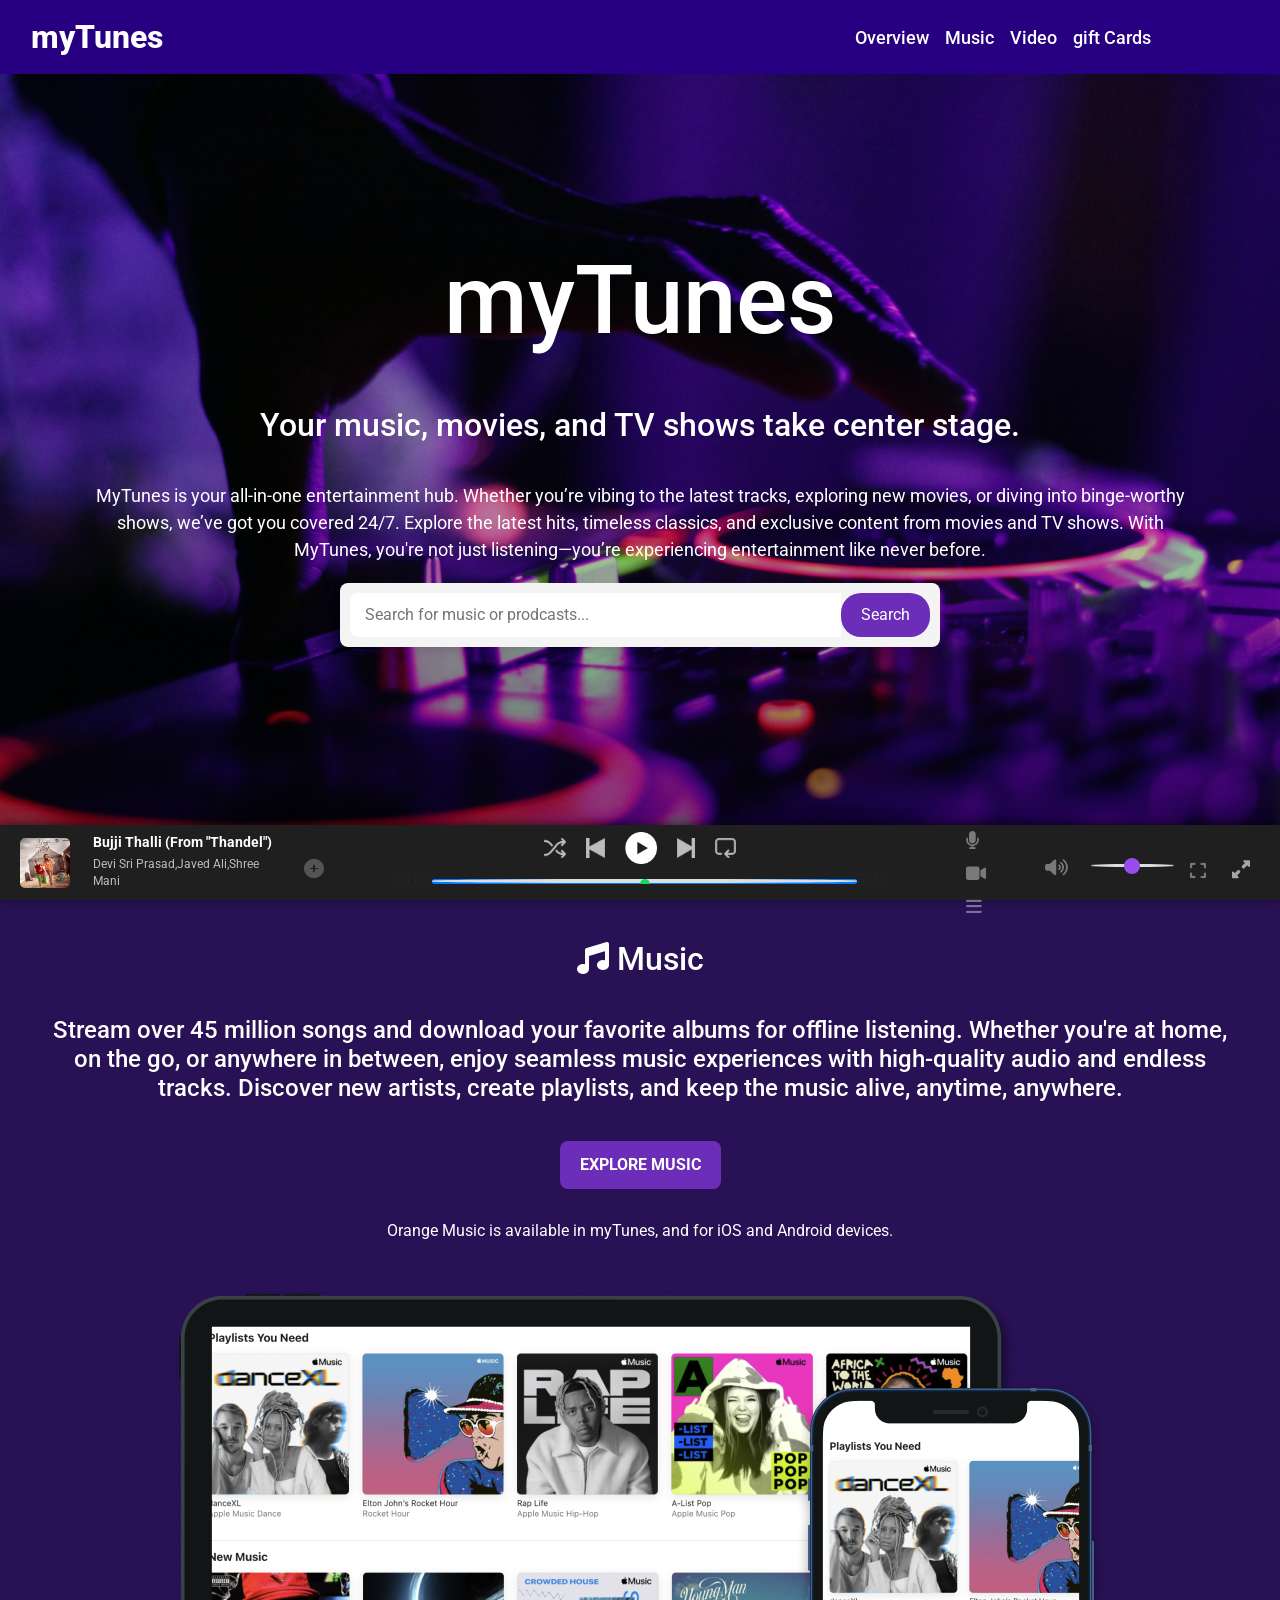
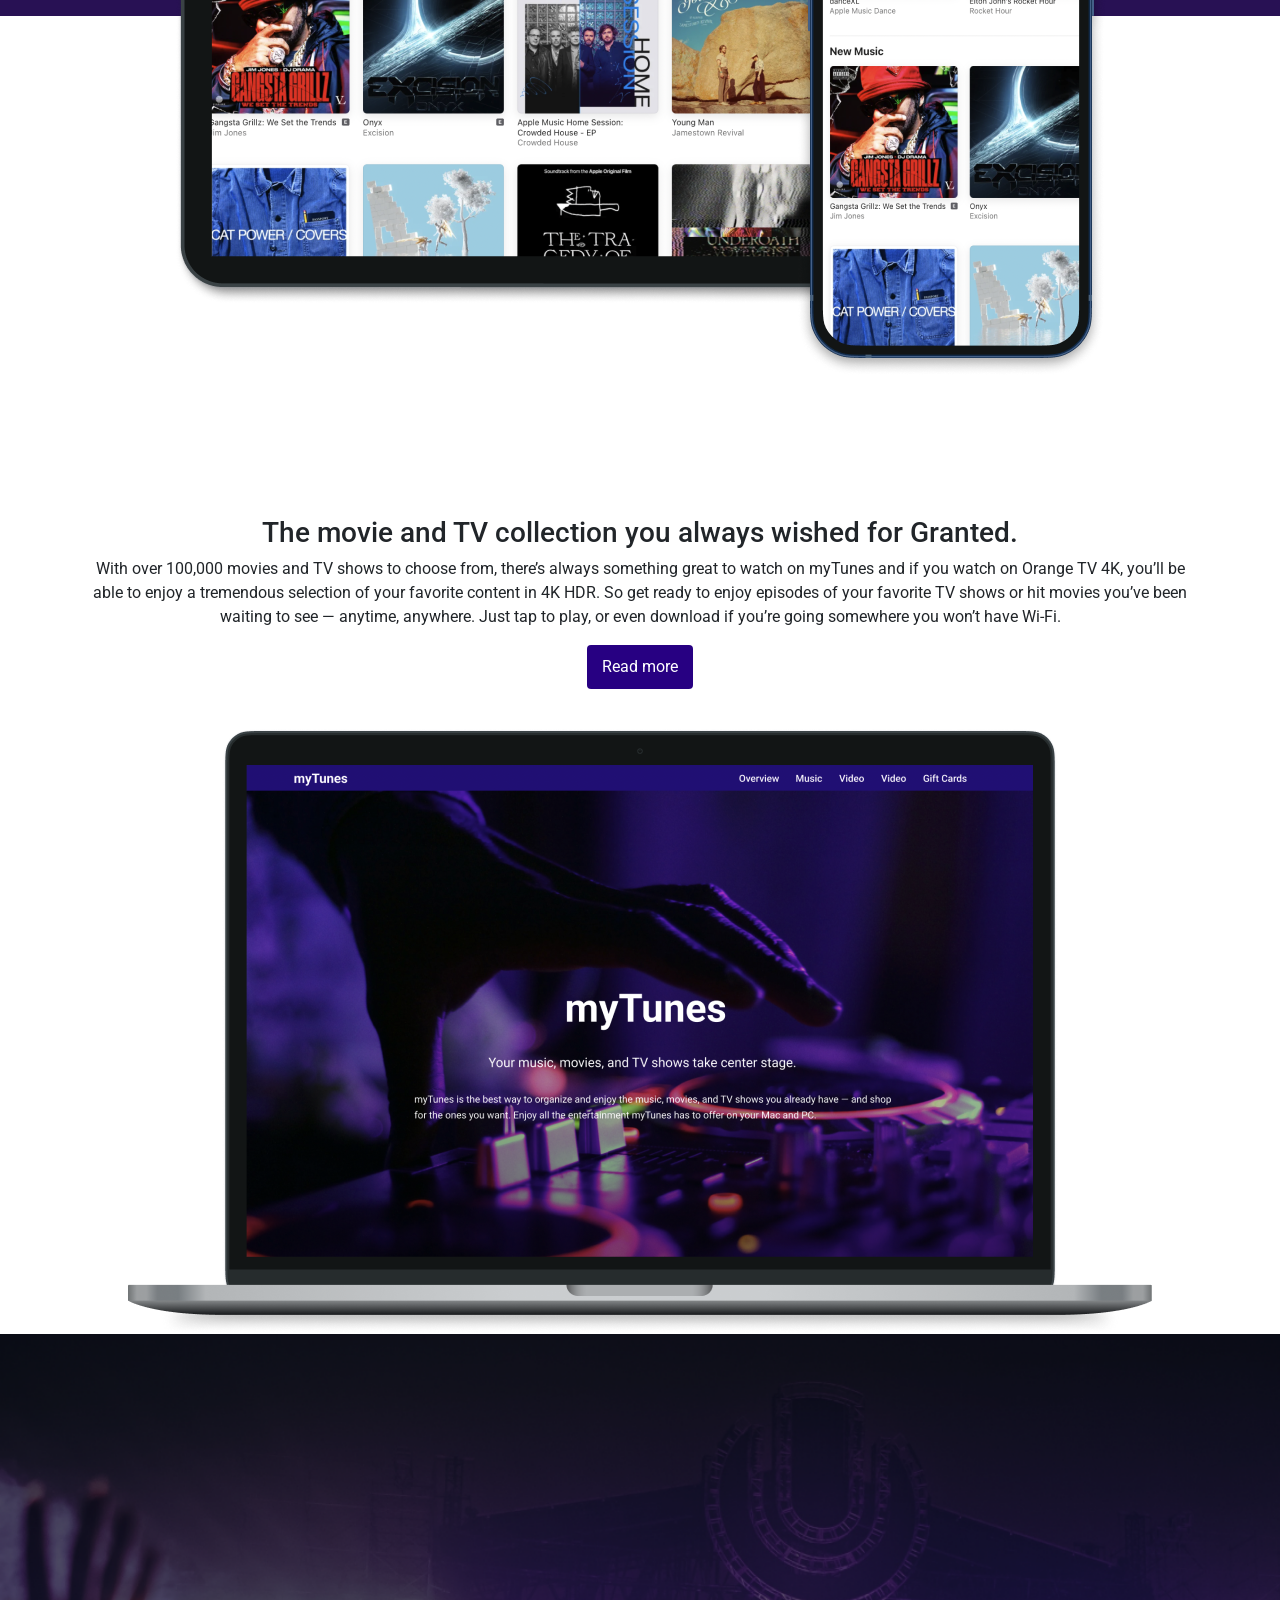
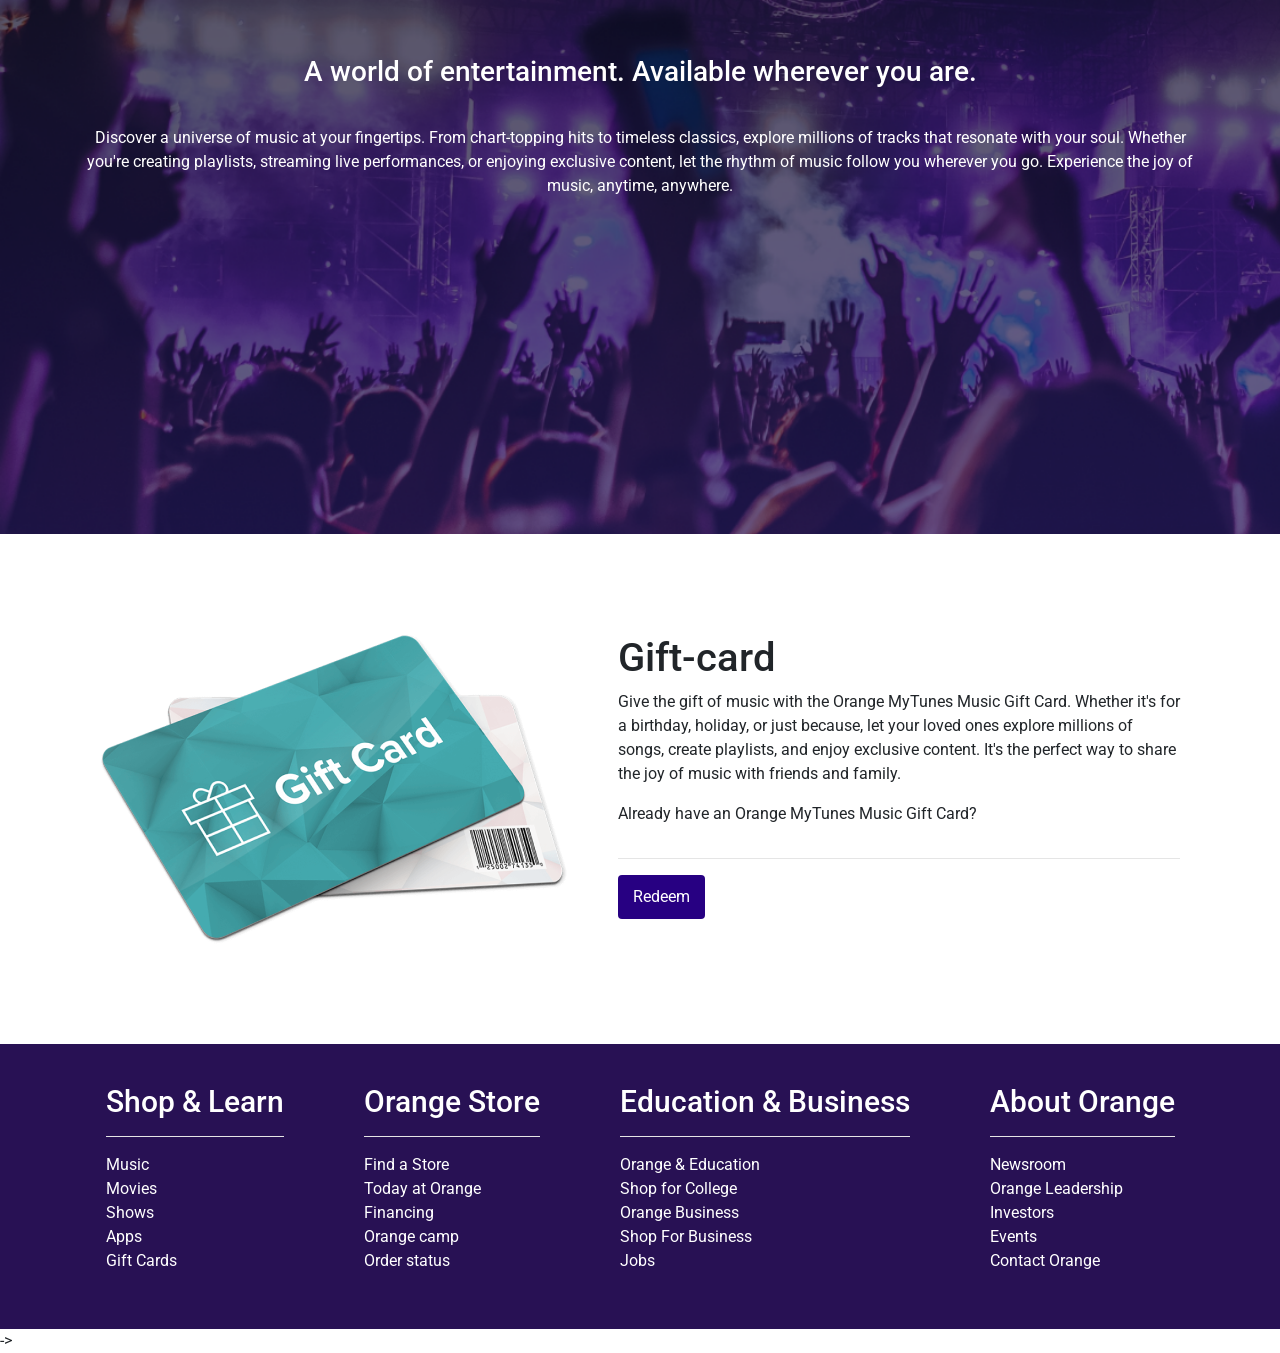
==== commit dd225d63: "add" ====
--- a/index.html
+++ b/index.html
@@ -64,7 +64,7 @@
                 with high-quality audio and endless tracks. Discover new artists, create playlists, and keep
                 the music alive, anytime, anywhere.
                 </h4>
-            <button class="primary-btn">Play Now</button>
+            <button class="primary-btn" onclick="redirectToPage()"><a href="/Project.html">Explore Music</a></button>
             <p class="music-paragraph">
                 Orange Music is available in myTunes, and for iOS and Android
                 devices.
@@ -151,12 +151,12 @@
                   </ul>
             </div>
             <div class="footer-links-1">
-                <h1 class="footer-heading">educstion & business</h1>
+                <h1 class="footer-heading">Education & Business</h1>
                 <hr/>
                 <ul class="list">
                     <li>Orange & Education</li>
                     <li>Shop for College</li>
-                    <li>Orange ^ Business</li>
+                    <li>Orange Business</li>
                     <li>Shop For Business </li>
                     <li>Jobs</li>
                   </ul>
@@ -175,9 +175,7 @@
         </div>
     </div>
 
-    <!-- <div class="footer-lower text-center">
-        <p>Copyright © 2022 Do Some Coding</p>
-    </div> -->
+   ->
     <div class="music-player">
         <div class="album">
             <div class="album-control">
@@ -210,13 +208,11 @@
         <div class="control">
             <div class="control-part">
                 <div class="control-icon">
-                    <!-- <img src="./images2/control1.png" class="con"> -->
+                   
                     <i class="fa fa-microphone" class="con"></i>
                     <i class="fa fa-video" class="con"></i>
                     <i class="fa-solid fa-bars" class="con"></i>
-                    <!-- <img src="./images2/control2.png" class="con">
-                    <img src="./images2/control3.png" class="con">
-                    <img src="./images2/control4.png"class="con"> -->
+                   
                 </div>
               
                 <i class="fa-solid fa-volume-high" class="con"></i>
@@ -230,5 +226,11 @@
         </div>
     </div>
 </div>
+<script>
+    function redirectToPage(){
+        window.location.href = "\musicredirect\Project.html"
+    }
+</script>
 </body>
+
 </html>
--- a/style.css
+++ b/style.css
@@ -86,6 +86,9 @@
     padding: 40px;
     scroll-margin: 50px;
 }
+.music-player{
+    background-color: #974cec;
+}
 
 .music-heading{
     padding-bottom: 30px;
@@ -120,22 +123,35 @@
   } */
 
   .primary-btn{
-    padding: 10px 15px;
+    padding: 12px 20px;
     border: none;
-    background-color: #dc0000 ;
-    color: white;
-    border-width: 0;
-    transition: 0.2sec ease-in-out;
-    padding: 10px 15px;
-    border-radius: 4px;
-    cursor: pointer;
+    background-color: #6c2db8; /* Purple background */
+    color: white;
+    font-size: 16px;
+    font-weight: bold;
+    border-radius: 8px;
+    cursor: pointer;
+    text-transform: uppercase;
+    transition: background-color 0.3s ease-in-out, transform 0.3s ease-in-out;
+    display: inline-block;
+    text-align: center;
+   
   }
 
-  .primary-btn:hover{
-    transition: 0.2sec ease-in-out;
-    transform: scale(1.04);
-    opacity: 0.8;
+  .primary-btn:hover {
+    background-color: #270232; /* Darker purple on hover */
+    transform: scale(1.05); /* Slightly enlarges the button */
+    box-shadow: 0 4px 10px rgba(108, 45, 184, 0.5); /* Adds a purple shadow */
   }
+
+  .primary-btn a {
+    text-decoration: none;
+    color: white; /* Ensures the link text is white */
+    display: inline-block;
+    width: 100%;
+    height: 100%;
+  }
+
   .secondary-btn:hover{
     transition: 0.2sec ease-in-out;
     transform: scale(1.04);
@@ -596,7 +612,7 @@
     appearance: none;
     width: 10px;
     height: 10px;
-    background-color: #1bd760;
+    background-color: #974cec;
     border-radius: 50%;
     cursor: pointer;
     width: 1rem;
@@ -655,12 +671,16 @@
 
 /* Navbar Hover Effects */
 .navbar-nav .nav-link {
-    color: white;
-    transition: color 0.3s ease-in-out;
+    color: white; /* Default color */
+    font-size: 18px;
+    font-weight: 500;
+    transition: color 0.3s ease-in-out, transform 0.3s ease-in-out;
 }
 
 .navbar-nav .nav-link:hover {
-    color: #1bd760;
+    color: #1bd760; /* Changes color to green on hover */
+    transform: scale(1.1); /* Slightly enlarges the text */
+    text-shadow: 0 2px 5px rgba(0, 0, 0, 0.3); /* Adds a subtle shadow */
 }
 
 /* Button Hover Effects */
